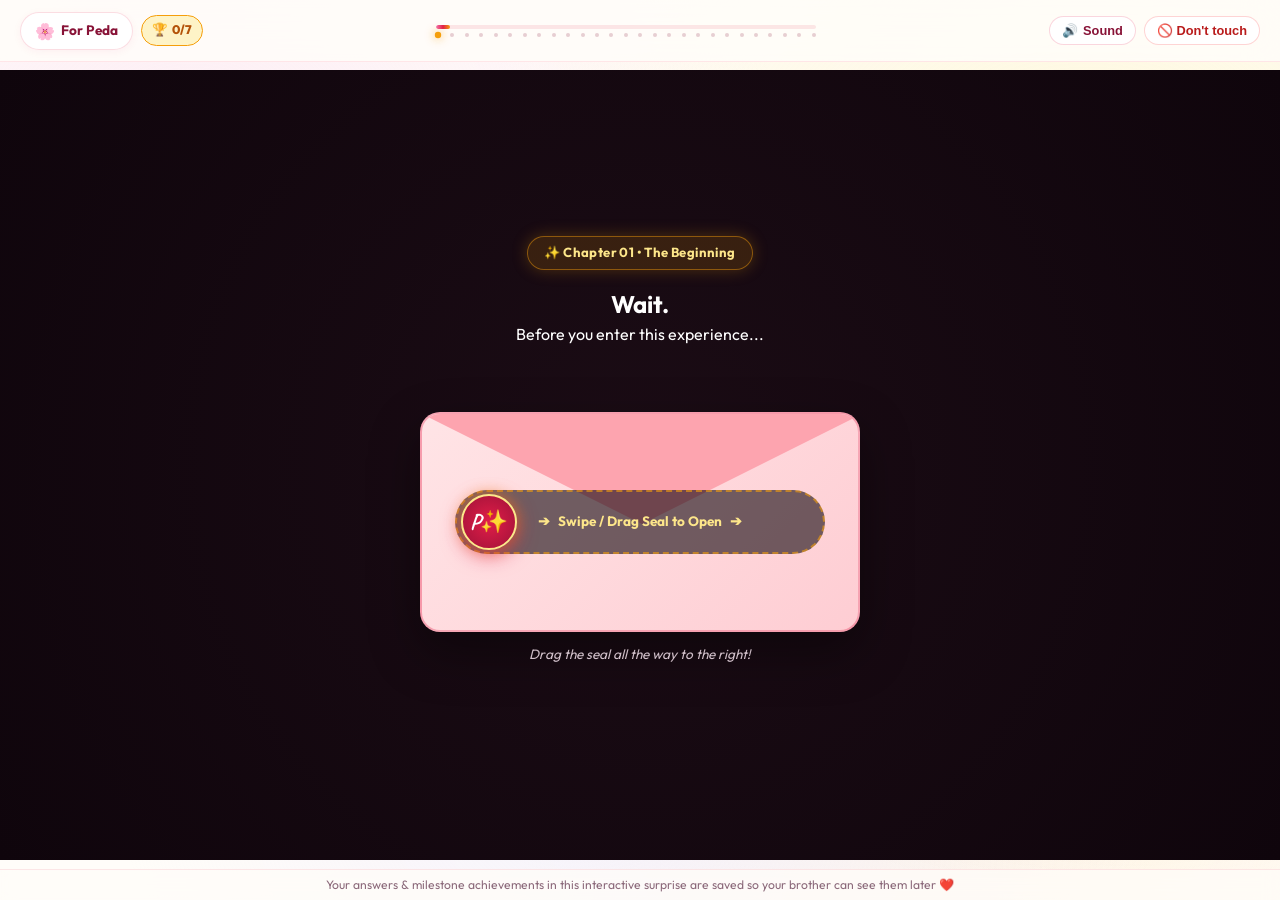
==== index.html @ 0b0c34d5 "Initial commit for Prerna Rakhi Surprise Website" ====
<!DOCTYPE html>
<html lang="en">
<head>
  <meta charset="UTF-8">
  <meta name="viewport" content="width=device-width, initial-scale=1.0, maximum-scale=5.0, user-scalable=yes">
  <meta name="theme-color" content="#1B0C15">
  <meta name="description" content="An interactive, cinematic Raksha Bandhan surprise mini-game experience crafted by Prakhar for his sister Prerna (Peda).">
  <title>For Peda • Interactive Rakhi Surprise ✨</title>

  <!-- Google Fonts Preconnect & Styles -->
  <link rel="preconnect" href="https://fonts.googleapis.com">
  <link rel="preconnect" href="https://fonts.gstatic.com" crossorigin>
  <link href="https://fonts.googleapis.com/css2?family=Caveat:wght@600;700&family=Marck+Script&family=Outfit:wght@400;500;600;700;800&family=Playfair+Display:ital,wght@0,600;0,700;1,400;1,600&family=Plus+Jakarta+Sans:wght@400;500;600;700;800&family=Rozha+One&family=Yatra+One&display=swap" rel="stylesheet">

  <!-- GSAP CDN for smooth animations -->
  <script src="https://cdnjs.cloudflare.com/ajax/libs/gsap/3.12.5/gsap.min.js"></script>

  <!-- Stylesheet -->
  <link rel="stylesheet" href="style.css">
</head>
<body class="theme-cinematic">

  <!-- Interactive Canvas Layers -->
  <canvas id="bg-canvas" aria-hidden="true"></canvas>
  <canvas id="fireworks-canvas" aria-hidden="true"></canvas>
  <canvas id="confetti-canvas" aria-hidden="true"></canvas>
  <canvas id="hearts-canvas" aria-hidden="true"></canvas>
  <canvas id="sparkle-cursor-canvas" aria-hidden="true"></canvas>

  <!-- Top Minimalist Interactive Story Bar -->
  <header class="top-story-bar" role="banner">
    <div class="top-bar-left">
      <div class="brand-chip" id="brand-badge">
        <span class="brand-icon">🌸</span>
        <span class="brand-text">For Peda</span>
      </div>
      <div class="achievement-pill" id="achievement-counter-badge" title="Trophies Unlocked">
        <span class="ach-trophy-icon">🏆</span>
        <span class="ach-count-text" id="ach-count-display">0/7</span>
      </div>
    </div>

    <!-- 27-Step Progress Indicator -->
    <div class="story-progress-indicator" aria-label="Surprise Story Progress">
      <div class="progress-track">
        <div class="progress-bar-fill" id="progress-bar-fill"></div>
      </div>
      <div class="progress-dots-row" id="progress-dots-row"></div>
    </div>

    <div class="top-controls">
      <button id="sound-toggle" class="control-pill-btn" aria-label="Toggle Sound Effects">
        <span class="sound-icon">🔊</span>
        <span class="sound-label">Sound</span>
      </button>
      <button id="easter-egg-1-btn" class="control-pill-btn warning-pill" title="Do Not Touch">
        <span>🚫 Don't touch</span>
      </button>
    </div>
  </header>

  <!-- Achievement Unlock Notification Container -->
  <div id="achievement-toast-container" class="achievement-toast-container" aria-live="polite"></div>

  <!-- Sibling Reaction Toast Notification Container -->
  <div id="reaction-toast-container" class="reaction-toast-container" aria-live="polite"></div>

  <!-- Audio Element for Finale Rakhi Song -->
  <audio id="rakhi-audio-element" preload="auto">
    <source src="assets/song.mp3" type="audio/mpeg">
  </audio>

  <!-- Main Viewport for Interactive Story Screens -->
  <main class="story-viewport" id="story-viewport">

    <!-- ====================================================================
         SCENE 01: INTERACTIVE WAX SEAL SWIPE & DRAG ENVELOPE
         ==================================================================== -->
    <section class="story-screen active dark-scene" id="scene-1" data-scene="1">
      <div class="screen-box opening-mystery-card">
        <div class="screen-badge glow-badge">
          <span>✨ Chapter 01 • The Beginning</span>
        </div>

        <div class="cinematic-text-stream">
          <h1 class="cinematic-line c-line-1" id="s1-line-1">Wait.</h1>
          <p class="cinematic-line c-line-2" id="s1-line-2">Before you enter this experience...</p>
          <h2 class="cinematic-line c-line-3" id="s1-line-3">You must physically break the wax seal.</h2>
        </div>

        <!-- Interactive Wax Seal Envelope Drag/Swipe Stage -->
        <div class="envelope-drag-stage" id="envelope-drag-stage">
          <div class="interactive-envelope-body" id="interactive-envelope-body">
            <div class="env-front-crease"></div>
            <div class="seal-track" id="seal-track">
              <div class="seal-drag-handle" id="seal-drag-handle" draggable="false">
                <span class="seal-letter">P</span>
                <span class="seal-sparkle">✨</span>
              </div>
              <div class="seal-track-hint">
                <span class="track-arrow">➔</span>
                <span class="track-text">Swipe / Drag Seal to Open</span>
                <span class="track-arrow">➔</span>
              </div>
            </div>
          </div>
          <p class="seal-feedback-hint" id="seal-feedback-hint">Drag the seal all the way to the right!</p>
        </div>

        <div class="s1-reveal-msg" id="s1-reveal-msg" style="display: none;">
          <p>💌 Seal broken! Unfolding your surprise...</p>
        </div>
      </div>
    </section>

    <!-- ====================================================================
         SCENE 02: SIBLING SECURITY SYSTEM SCANNER
         ==================================================================== -->
    <section class="story-screen dark-scene" id="scene-2" data-scene="2">
      <div class="screen-box futuristic-scanner-card">
        <div class="screen-badge tech-badge">
          <span>🛡️ SIBLING SECURITY CLEARANCE v2.4</span>
        </div>

        <h1 class="scene-title tech-title">Identity Verification</h1>
        <p class="scene-subtitle" style="color: #FCE7F3;">Only the official Gadhi is permitted past this point.</p>

        <form id="form-identity-check" class="auth-form-terminal" autocomplete="off">
          <div class="terminal-input-group">
            <label for="input-user-name" class="terminal-label">SCAN SUBJECT NAME:</label>
            <input type="text" id="input-user-name" class="terminal-input tech-input" placeholder="Type your name here..." required autofocus>
          </div>

          <div class="terminal-input-group" id="age-check-step" style="display: none;">
            <label for="input-user-age-sec" class="terminal-label">OFFICIAL SIBLING AGE:</label>
            <input type="number" id="input-user-age-sec" class="terminal-input tech-input" placeholder="Enter age..." min="1" max="100">
          </div>

          <p class="validation-feedback" id="identity-validation-msg" aria-live="polite"></p>

          <div class="screen-action-wrap" id="identity-btn-wrap">
            <button type="submit" id="btn-verify-identity" class="btn-primary-glow">
              <span class="btn-shine"></span>
              <span class="btn-content" id="btn-identity-label">Scan Biometrics</span>
            </button>
          </div>
        </form>

        <div class="scanning-terminal-box" id="scanning-terminal" style="display: none;">
          <div class="scan-laser-line"></div>
          <p class="scan-status-text">⚡ SCANNING DNA & DRAMA LEVELS...</p>
          <div class="scan-progress-bar">
            <div class="scan-bar-fill" id="scan-bar-fill"></div>
          </div>
        </div>

        <div class="identity-card-badge" id="identity-card-badge" style="display: none;">
          <div class="id-header">SIBLING ID VERIFIED ✅</div>
          <div class="id-row"><span>NAME:</span> <strong class="text-green">Prerna Gupta</strong></div>
          <div class="id-row"><span>OFFICIAL TITLE:</span> <strong>Maharani Peda Devi</strong></div>
          <div class="id-row"><span>STATUS:</span> <strong>Permanent Headache</strong></div>
          <div class="id-row"><span>CLEARANCE:</span> <strong class="text-green">AUTHORIZED</strong></div>
          <div class="id-footer">👑 Welcome, Peda.</div>
        </div>
      </div>
    </section>

    <!-- ====================================================================
         SCENE 03: LIGHT THE FESTIVE DIYAS (DARK ROOM INTERACTION)
         ==================================================================== -->
    <section class="story-screen dark-scene festive-dark-room" id="scene-3" data-scene="3">
      <div class="screen-box festive-room-box">
        <div class="screen-badge glow-badge">
          <span>🪔 Chapter 03 • Festive Illumination</span>
        </div>

        <h1 class="festive-room-title">Bhena, pehle thoda roshni kar!</h1>
        <p class="festive-room-subtitle" id="diya-instruction-text">Tap on all 5 unlit diyas scattered in the room to illuminate the surprise.</p>

        <div class="diya-counter-badge" id="diya-counter-badge">
          <span>DIYAS LIT: </span><strong id="diyas-lit-count">0</strong> / 5
        </div>

        <!-- Interactive Dark Festive Scene with 5 Tapable Diyas -->
        <div class="festive-interactive-stage" id="festive-diyas-stage">
          <div class="room-ambient-overlay" id="room-ambient-overlay"></div>
          <div class="room-decorations-layer" id="room-decorations-layer">
            <span class="garland-decor g-1">🌸 🌼 🌸 🌼 🌸</span>
            <span class="garland-decor g-2">🌼 🌸 🌼 🌸 🌼</span>
          </div>

          <!-- 5 Tapable Diyas scattered in room -->
          <button class="interactive-diya-btn" id="diya-1" data-diya="1" style="top: 25%; left: 18%;">
            <span class="diya-flame" id="flame-1">🔥</span>
            <span class="diya-base">🪔</span>
          </button>

          <button class="interactive-diya-btn" id="diya-2" data-diya="2" style="top: 20%; right: 20%;">
            <span class="diya-flame" id="flame-2">🔥</span>
            <span class="diya-base">🪔</span>
          </button>

          <button class="interactive-diya-btn" id="diya-3" data-diya="3" style="top: 60%; left: 12%;">
            <span class="diya-flame" id="flame-3">🔥</span>
            <span class="diya-base">🪔</span>
          </button>

          <button class="interactive-diya-btn" id="diya-4" data-diya="4" style="top: 65%; right: 15%;">
            <span class="diya-flame" id="flame-4">🔥</span>
            <span class="diya-base">🪔</span>
          </button>

          <button class="interactive-diya-btn center-diya" id="diya-5" data-diya="5" style="top: 48%; left: 47%;">
            <span class="diya-flame" id="flame-5">🔥</span>
            <span class="diya-base">🪔</span>
          </button>
        </div>

        <div class="diya-completion-card" id="diya-completion-card" style="display: none;">
          <p class="diya-success-msg">✨ Good job, Gadhi! The festival has officially begun.</p>
          <div class="screen-action-wrap">
            <button id="btn-diya-next" class="btn-primary-glow">
              <span class="btn-shine"></span>
              <span class="btn-content">Continue to Mystery ➔</span>
            </button>
          </div>
        </div>
      </div>
    </section>

    <!-- ====================================================================
         SCENE 04: FIND THE HIDDEN RAKHI (EXPLORATION GAME)
         ==================================================================== -->
    <section class="story-screen" id="scene-4" data-scene="4">
      <div class="screen-box glass-card">
        <div class="screen-badge">
          <span>🔍 Chapter 04 • Secret Detective</span>
        </div>

        <h1 class="scene-title">Find The Hidden Rakhi!</h1>
        <p class="scene-subtitle">A special golden Rakhi is hidden somewhere in this festive scene. Tap around to find it!</p>

        <!-- Decorative Interactive Search Area -->
        <div class="hidden-search-stage" id="hidden-rakhi-search-stage">
          <div class="search-item-dec" id="search-gift-1" style="top: 20%; left: 15%;" title="Festive Gift Box">🎁</div>
          <div class="search-item-dec" id="search-flower-1" style="top: 15%; right: 25%;" title="Marigold Garland">🌼</div>
          <div class="search-item-dec" id="search-sweet-1" style="top: 68%; left: 22%;" title="Sweet Box">🍬</div>
          <div class="search-item-dec" id="search-photo-1" style="top: 30%; right: 12%;" title="Photo Frame">🖼️</div>
          <div class="search-item-dec" id="search-candle-1" style="top: 72%; right: 30%;" title="Candle">🕯️</div>
          <div class="search-item-dec" id="search-diya-decor" style="top: 45%; left: 8%;" title="Diya">🪔</div>

          <!-- The Hidden Clickable Rakhi (Hidden behind flower) -->
          <div class="hidden-target-rakhi" id="hidden-target-rakhi" title="Secret Rakhi">
            <span class="secret-rakhi-sparkle">✨</span>
            <span class="secret-rakhi-icon">🏵️</span>
          </div>
        </div>

        <div class="rakhi-found-banner" id="rakhi-found-banner" style="display: none;">
          <h2 class="rakhi-found-title">🎉 RAKHI FOUND!</h2>
          <p class="rakhi-found-sub">+100 Bhena Points awarded to Detective Peda!</p>
          <div class="screen-action-wrap">
            <button id="btn-found-rakhi-next" class="btn-primary-glow">
              <span class="btn-shine"></span>
              <span class="btn-content">Solve Photo Jigsaw ➔</span>
            </button>
          </div>
        </div>
      </div>
    </section>

    <!-- ====================================================================
         SCENE 05: 9-PIECE PHOTO JIGSAW PUZZLE (REAL PHOTO)
         ==================================================================== -->
    <section class="story-screen" id="scene-5" data-scene="5">
      <div class="screen-box glass-card">
        <div class="screen-badge">
          <span>🧩 Chapter 05 • Memory Jigsaw</span>
        </div>

        <h1 class="scene-title">Assemble The Memory</h1>
        <p class="scene-subtitle">Tap two tiles to swap their positions and rebuild this classic photo!</p>

        <!-- 3x3 Puzzle Board -->
        <div class="puzzle-board-container">
          <div class="puzzle-grid-9" id="puzzle-grid-9" aria-label="Photo Jigsaw Puzzle">
            <!-- 9 Puzzle Tiles dynamically generated with assets/prerna-1.jpg -->
          </div>
        </div>

        <div class="puzzle-controls-row">
          <button id="btn-puzzle-hint" class="btn-secondary-pill">💡 Hint / Auto-Solve</button>
          <span class="puzzle-moves-counter" id="puzzle-moves-counter">Moves: 0</span>
        </div>

        <div class="puzzle-solved-card" id="puzzle-solved-card" style="display: none;">
          <div class="solved-camera-flash">📸</div>
          <h2 class="solved-caption-title">Memory Unlocked! ✨</h2>
          <p class="solved-caption-text">"Look at that smile. Even after all the fighting, some moments are pure gold."</p>
          <div class="screen-action-wrap">
            <button id="btn-puzzle-next" class="btn-primary-glow">
              <span class="btn-shine"></span>
              <span class="btn-content">Scratch Golden Secret ➔</span>
            </button>
          </div>
        </div>
      </div>
    </section>

    <!-- ====================================================================
         SCENE 06: DIGITAL SCRATCH CARD INTERACTION
         ==================================================================== -->
    <section class="story-screen" id="scene-6" data-scene="6">
      <div class="screen-box glass-card">
        <div class="screen-badge">
          <span>✨ Chapter 06 • Golden Scratch Secret</span>
        </div>

        <h1 class="scene-title">Scratch This, Nautanki!</h1>
        <p class="scene-subtitle">Use your finger or mouse to rub and scratch away the gold foil layer.</p>

        <div class="scratch-card-wrapper" id="scratch-card-wrapper">
          <!-- Hidden Message Underneath -->
          <div class="scratch-hidden-content" id="scratch-hidden-content">
            <div class="scratch-gold-icon">👑</div>
            <h2 class="scratch-revealed-text">"You're one of my favorite people."</h2>
            <p class="scratch-revealed-sub">— Even when you're stealing 80% of the snacks.</p>
          </div>

          <!-- Canvas Scratch Layer -->
          <canvas id="scratch-canvas" class="scratch-canvas" width="400" height="240"></canvas>
        </div>

        <div class="scratch-progress-indicator">
          <span>Foil Cleared: </span><strong id="scratch-percent-display">0%</strong>
        </div>

        <div class="scratch-completed-wrap" id="scratch-completed-wrap" style="display: none;">
          <p class="scratch-success-text">SECRET UNLOCKED ❤️</p>
          <div class="screen-action-wrap">
            <button id="btn-scratch-next" class="btn-primary-glow">
              <span class="btn-shine"></span>
              <span class="btn-content">Open Memory Cards ➔</span>
            </button>
          </div>
        </div>
      </div>
    </section>

    <!-- ====================================================================
         SCENE 07: 6 MYSTERY 3D MEMORY FLIP CARDS
         ==================================================================== -->
    <section class="story-screen" id="scene-7" data-scene="7">
      <div class="screen-box glass-card">
        <div class="screen-badge">
          <span>🃏 Chapter 07 • Sibling Memory Vault</span>
        </div>

        <h1 class="scene-title">Flip The Mystery Cards</h1>
        <p class="scene-subtitle">Tap each card to reveal what's hidden beneath. Discover all 6 to continue!</p>

        <div class="flip-cards-tracker">
          <span>MEMORIES FOUND: </span><strong id="flip-cards-found-count">0</strong> / 6
        </div>

        <!-- 6 Flip Cards Grid -->
        <div class="flip-cards-grid-6" id="flip-cards-grid-6">
          <div class="flip-card-item" data-card="1">
            <div class="flip-card-inner">
              <div class="flip-card-front"><span>?</span></div>
              <div class="flip-card-back">
                <div class="card-icon">🍟</div>
                <div class="card-text">Food Chor detected in 4K!</div>
              </div>
            </div>
          </div>

          <div class="flip-card-item" data-card="2">
            <div class="flip-card-inner">
              <div class="flip-card-front"><span>?</span></div>
              <div class="flip-card-back">
                <div class="card-icon">🎭</div>
                <div class="card-text">Professional Nautanki Specialist.</div>
              </div>
            </div>
          </div>

          <div class="flip-card-item" data-card="3">
            <div class="flip-card-inner">
              <div class="flip-card-front"><span>?</span></div>
              <div class="flip-card-back">
                <div class="card-icon">📸</div>
                <div class="card-text">One of my favorite childhood memories.</div>
              </div>
            </div>
          </div>

          <div class="flip-card-item" data-card="4">
            <div class="flip-card-inner">
              <div class="flip-card-front"><span>?</span></div>
              <div class="flip-card-back">
                <div class="card-icon">💆‍♂️</div>
                <div class="card-text">Permanent Headache, but mine.</div>
              </div>
            </div>
          </div>

          <div class="flip-card-item" data-card="5">
            <div class="flip-card-inner">
              <div class="flip-card-front"><span>?</span></div>
              <div class="flip-card-back">
                <div class="card-icon">😂</div>
                <div class="card-text">Still can't believe you're my sister.</div>
              </div>
            </div>
          </div>

          <div class="flip-card-item" data-card="6">
            <div class="flip-card-inner">
              <div class="flip-card-front"><span>?</span></div>
              <div class="flip-card-back">
                <div class="card-icon">❤️</div>
                <div class="card-text">Heart of gold behind all the daily drama.</div>
              </div>
            </div>
          </div>
        </div>

        <div class="screen-action-wrap" id="flip-cards-next-wrap" style="display: none;">
          <button id="btn-flip-cards-next" class="btn-primary-glow">
            <span class="btn-shine"></span>
            <span class="btn-content">Play Matching Game ➔</span>
          </button>
        </div>
      </div>
    </section>

    <!-- ====================================================================
         SCENE 08: SIBLING MATCHING GAME (PAIRS)
         ==================================================================== -->
    <section class="story-screen" id="scene-8" data-scene="8">
      <div class="screen-box glass-card">
        <div class="screen-badge">
          <span>🎮 Chapter 08 • Sibling Match-Up</span>
        </div>

        <h1 class="scene-title">Match The Sibling Pairs</h1>
        <p class="scene-subtitle">Find the 4 matching sibling word pairs by flipping two cards at a time.</p>

        <div class="match-score-bar">
          <span>PAIRS MATCHED: </span><strong id="match-pairs-count">0</strong> / 4
        </div>

        <!-- 8 Cards Matching Grid -->
        <div class="matching-grid-8" id="matching-grid-8">
          <!-- Dynamically populated and shuffled in script.js -->
        </div>

        <div class="matching-complete-banner" id="matching-complete-banner" style="display: none;">
          <p class="match-success-title">🏆 SIBLING COMPATIBILITY: QUESTIONABLY HIGH</p>
          <div class="screen-action-wrap">
            <button id="btn-matching-next" class="btn-primary-glow">
              <span class="btn-shine"></span>
              <span class="btn-content">Choose Your Path ➔</span>
            </button>
          </div>
        </div>
      </div>
    </section>

    <!-- ====================================================================
         SCENE 09: CHOOSE YOUR BRANCHING PATH
         ==================================================================== -->
    <section class="story-screen" id="scene-9" data-scene="9">
      <div class="screen-box glass-card">
        <div class="screen-badge">
          <span>🧭 Chapter 09 • The Sibling Dilemma</span>
        </div>

        <h1 class="scene-title">Your Bhai Has ₹500.</h1>
        <p class="scene-subtitle">What is the most scientifically accurate brother move?</p>

        <!-- 4 Branching Interactive Choice Cards -->
        <div class="branching-choices-grid" id="branching-choices-grid">
          <button class="branch-choice-card" data-choice="a">
            <span class="branch-icon">💸</span>
            <strong class="branch-label">A: Give it all to Bhena (Peda)</strong>
            <span class="branch-desc">The fairytale sister wish</span>
          </button>

          <button class="branch-choice-card" data-choice="b">
            <span class="branch-icon">🍕</span>
            <strong class="branch-label">B: Buy secret food for himself</strong>
            <span class="branch-desc">Survival instincts activated</span>
          </button>

          <button class="branch-choice-card" data-choice="c">
            <span class="branch-icon">🤫</span>
            <strong class="branch-label">C: Pretend he forgot his wallet</strong>
            <span class="branch-desc">100% effective defense strategy</span>
          </button>

          <button class="branch-choice-card" data-choice="d">
            <span class="branch-icon">🏃‍♂️</span>
            <strong class="branch-label">D: Run away immediately</strong>
            <span class="branch-desc">Cardio + peace of mind</span>
          </button>
        </div>

        <div class="branch-reaction-box" id="branch-reaction-box" style="display: none;">
          <p class="branch-reaction-text" id="branch-reaction-text"></p>
          <div class="screen-action-wrap">
            <button id="btn-branch-next" class="btn-primary-glow">
              <span class="btn-shine"></span>
              <span class="btn-content">Continue Decision Quiz ➔</span>
            </button>
          </div>
        </div>
      </div>
    </section>

    <!-- ====================================================================
         SCENE 10: SIBLING DECISION DRAG QUIZ
         ==================================================================== -->
    <section class="story-screen" id="scene-10" data-scene="10">
      <div class="screen-box glass-card">
        <div class="screen-badge">
          <span>🎯 Chapter 10 • Drag The Choice</span>
        </div>

        <h1 class="scene-title">What Would Bhai Order?</h1>
        <p class="scene-subtitle">You just said "I'm not hungry." Drag Bhai's true order onto the plate below!</p>

        <!-- Draggable Objects -->
        <div class="food-drag-sources-row" id="food-drag-sources-row">
          <div class="draggable-food-item" id="drag-pizza" data-food="Pizza" draggable="true">
            <span class="food-emoji">🍕</span>
            <span class="food-name">Extra Large Pizza</span>
          </div>
          <div class="draggable-food-item" id="drag-choc" data-food="Chocolate" draggable="true">
            <span class="food-emoji">🍫</span>
            <span class="food-name">Secret Chocolate</span>
          </div>
          <div class="draggable-food-item" id="drag-burger" data-food="Burger" draggable="true">
            <span class="food-emoji">🍔</span>
            <span class="food-name">Extra Fries & Burger</span>
          </div>
        </div>

        <!-- Decision Dropzone Plate -->
        <div class="decision-dropzone-plate" id="decision-dropzone-plate">
          <div class="plate-inner-ring">
            <span class="plate-placeholder-text">🎯 Drag Your Choice Onto The Plate</span>
          </div>
        </div>

        <div class="decision-reaction-card" id="decision-reaction-card" style="display: none;">
          <h2 class="decision-title" id="decision-title">Correct!</h2>
          <p class="decision-sub" id="decision-sub">"Because 5 minutes later, you will eat half of it anyway."</p>
          <div class="screen-action-wrap">
            <button id="btn-decision-next" class="btn-primary-glow">
              <span class="btn-shine"></span>
              <span class="btn-content">Build Custom Rakhi ➔</span>
            </button>
          </div>
        </div>
      </div>
    </section>

    <!-- ====================================================================
         SCENE 11: BUILD YOUR OWN RAKHI (CUSTOMIZER)
         ==================================================================== -->
    <section class="story-screen" id="scene-11" data-scene="11">
      <div class="screen-box glass-card">
        <div class="screen-badge">
          <span>🎨 Chapter 11 • Rakhi Workshop</span>
        </div>

        <h1 class="scene-title">Build Your Custom Rakhi</h1>
        <p class="scene-subtitle">Design your official Rakhi thread and centerpiece!</p>

        <!-- Live Rakhi Custom Preview -->
        <div class="rakhi-custom-preview-stage" id="rakhi-custom-preview-stage">
          <div class="custom-thread-line" id="preview-thread"></div>
          <div class="custom-center-element" id="preview-center">🏵️</div>
          <div class="custom-jewel-element" id="preview-jewel">✨</div>
        </div>

        <!-- Customization Options -->
        <div class="rakhi-options-container">
          <!-- Thread Color -->
          <div class="custom-option-group">
            <label class="custom-opt-label">1. Thread Color:</label>
            <div class="color-swatches-row">
              <button class="color-swatch-btn active" data-thread="#E11D48" style="background: #E11D48;" title="Scarlet Red"></button>
              <button class="color-swatch-btn" data-thread="#EC4899" style="background: #EC4899;" title="Rose Pink"></button>
              <button class="color-swatch-btn" data-thread="#F59E0B" style="background: #F59E0B;" title="Royal Gold"></button>
              <button class="color-swatch-btn" data-thread="#8B5CF6" style="background: #8B5CF6;" title="Silk Purple"></button>
            </div>
          </div>

          <!-- Center Motif -->
          <div class="custom-option-group">
            <label class="custom-opt-label">2. Center Motif:</label>
            <div class="motif-buttons-row">
              <button class="motif-btn active" data-motif="🏵️">Traditional</button>
              <button class="motif-btn" data-motif="💖">Heart</button>
              <button class="motif-btn" data-motif="⭐">Star</button>
              <button class="motif-btn" data-motif="🌸">Lotus</button>
            </div>
          </div>

          <!-- Decoration -->
          <div class="custom-option-group">
            <label class="custom-opt-label">3. Accent Charm:</label>
            <div class="motif-buttons-row">
              <button class="charm-btn active" data-charm="✨">Glitter</button>
              <button class="charm-btn" data-charm="💎">Diamond</button>
              <button class="charm-btn" data-charm="🪞">Mirror</button>
              <button class="charm-btn" data-charm="👑">Crown</button>
            </div>
          </div>
        </div>

        <div class="screen-action-wrap">
          <button id="btn-assemble-rakhi" class="btn-grand-gold">
            <span class="btn-shine"></span>
            <span class="btn-content">✨ Assemble My Rakhi ✨</span>
          </button>
          <button id="btn-assembled-next" class="btn-primary-glow" style="display: none;">
            <span class="btn-shine"></span>
            <span class="btn-content">Draw for Bhai ➔</span>
          </button>
        </div>
      </div>
    </section>

    <!-- ====================================================================
         SCENE 12: DIGITAL DRAWING CANVAS FOR BHAI
         ==================================================================== -->
    <section class="story-screen" id="scene-12" data-scene="12">
      <div class="screen-box glass-card">
        <div class="screen-badge">
          <span>🖌️ Chapter 12 • Digital Canvas</span>
        </div>

        <h1 class="scene-title">Draw Something For Bhai</h1>
        <p class="scene-subtitle">Doodle a drawing, write a funny message, or sign your sister autograph!</p>

        <!-- Canvas Drawing Box -->
        <div class="drawing-canvas-wrapper">
          <canvas id="doodle-canvas" class="doodle-canvas" width="480" height="260"></canvas>
        </div>

        <div class="drawing-toolbar">
          <div class="color-palette-mini">
            <button class="brush-color-btn active" data-color="#E11D48" style="background: #E11D48;"></button>
            <button class="brush-color-btn" data-color="#F59E0B" style="background: #F59E0B;"></button>
            <button class="brush-color-btn" data-color="#8B5CF6" style="background: #8B5CF6;"></button>
            <button class="brush-color-btn" data-color="#1B0C15" style="background: #1B0C15;"></button>
          </div>
          <button id="btn-canvas-undo" class="btn-secondary-pill">Undo</button>
          <button id="btn-canvas-clear" class="btn-secondary-pill">Clear</button>
          <button id="btn-canvas-done" class="btn-primary-glow" style="padding: 8px 22px; font-size: 0.9rem;">Done 🎨</button>
        </div>

        <div class="drawing-saved-banner" id="drawing-saved-banner" style="display: none;">
          <p class="drawing-success-text">🎉 Masterpiece detected! Archived in the brother vault.</p>
          <div class="screen-action-wrap">
            <button id="btn-drawing-next" class="btn-primary-glow">
              <span class="btn-shine"></span>
              <span class="btn-content">Test Heart Tolerance ➔</span>
            </button>
          </div>
        </div>
      </div>
    </section>

    <!-- ====================================================================
         SCENE 13: HEART TOLERANCE METER (RAPID TAP/HOLD)
         ==================================================================== -->
    <section class="story-screen" id="scene-13" data-scene="13">
      <div class="screen-box glass-card">
        <div class="screen-badge">
          <span>💓 Chapter 13 • Sibling Tolerance Meter</span>
        </div>

        <h1 class="scene-title">Brother Tolerance Gauge</h1>
        <p class="scene-subtitle">Repeatedly tap or hold the heart to measure how much you tolerate your Bhai!</p>

        <div class="heart-gauge-container">
          <div class="giant-beating-heart" id="giant-beating-heart">
            <span class="heart-icon-center">❤️</span>
            <div class="heart-pulse-waves"></div>
          </div>

          <div class="heart-meter-track">
            <div class="heart-meter-fill" id="heart-meter-fill"></div>
          </div>
          <div class="heart-percentage-text" id="heart-percentage-text">Tolerance: 0%</div>
        </div>

        <div class="screen-action-wrap">
          <button id="btn-pump-heart" class="btn-grand-gold">
            <span class="btn-shine"></span>
            <span class="btn-content">💓 TAP / PUMP HEART 💓</span>
          </button>
        </div>

        <div class="heart-maxed-card" id="heart-maxed-card" style="display: none;">
          <h2 class="heart-maxed-title">Tolerance Level: Suspiciously High! 📈</h2>
          <p class="heart-maxed-sub">"Okay, I know you love your brother."</p>
          <div class="screen-action-wrap">
            <button id="btn-heart-next" class="btn-primary-glow">
              <span class="btn-shine"></span>
              <span class="btn-content">Hold To Reveal ➔</span>
            </button>
          </div>
        </div>
      </div>
    </section>

    <!-- ====================================================================
         SCENE 14: HOLD-TO-REVEAL 3S MYSTERY
         ==================================================================== -->
    <section class="story-screen dark-scene" id="scene-14" data-scene="14">
      <div class="screen-box glass-card">
        <div class="screen-badge glow-badge">
          <span>⏳ Chapter 14 • Unfiltered Truth</span>
        </div>

        <h1 class="scene-title" style="color: #FDE68A;">What Bhai Really Thinks</h1>
        <p class="scene-subtitle" style="color: #FCE7F3;">Press and hold the button for 3 seconds without letting go.</p>

        <!-- 3-Second Hold Button with SVG Progress Ring -->
        <div class="hold-button-stage" id="hold-button-stage">
          <div class="hold-svg-ring-wrap">
            <svg class="hold-svg-ring" viewBox="0 0 120 120">
              <circle class="ring-bg" cx="60" cy="60" r="54"></circle>
              <circle class="ring-fill" id="hold-ring-fill" cx="60" cy="60" r="54"></circle>
            </svg>
            <button class="hold-action-btn" id="btn-hold-action">
              <span>HOLD</span>
            </button>
          </div>
          <p class="hold-status-hint" id="hold-status-hint">Press and hold...</p>
        </div>

        <div class="hold-revealed-card" id="hold-revealed-card" style="display: none;">
          <p class="hold-revealed-p1">"You're annoying..."</p>
          <p class="hold-revealed-p2">"But you're my favorite annoying person in the world."</p>
          <div class="screen-action-wrap">
            <button id="btn-hold-next" class="btn-primary-glow">
              <span class="btn-shine"></span>
              <span class="btn-content">Trigger Chaos ➔</span>
            </button>
          </div>
        </div>
      </div>
    </section>

    <!-- ====================================================================
         SCENE 15: SCREEN SHAKE / RAPID TAP CHAOS
         ==================================================================== -->
    <section class="story-screen" id="scene-15" data-scene="15">
      <div class="screen-box glass-card" id="shake-card-box">
        <div class="screen-badge warning-badge">
          <span>🌪️ Chapter 15 • Sibling Turbulence</span>
        </div>

        <h1 class="scene-title">Shake Things Up!</h1>
        <p class="scene-subtitle">Tap rapidly 8 times to shake the screen and clear the sibling energy!</p>

        <div class="shake-interactive-stage">
          <div class="shake-vortex-icon" id="shake-vortex-icon">💥</div>
          <div class="shake-tap-counter">Taps: <strong id="shake-taps-display">0</strong> / 8</div>
        </div>

        <div class="screen-action-wrap">
          <button id="btn-shake-tap" class="btn-grand-gold">
            <span class="btn-shine"></span>
            <span class="btn-content">⚡ TAP RAPIDLY TO SHAKE ⚡</span>
          </button>
        </div>

        <div class="shake-resolved-card" id="shake-resolved-card" style="display: none;">
          <h2 class="shake-resolved-title">Okay okay, Peda! Enough violence. 😂</h2>
          <p class="shake-resolved-sub">Sibling equilibrium successfully restored.</p>
          <div class="screen-action-wrap">
            <button id="btn-shake-next" class="btn-primary-glow">
              <span class="btn-shine"></span>
              <span class="btn-content">Search Hidden Objects ➔</span>
            </button>
          </div>
        </div>
      </div>
    </section>

    <!-- ====================================================================
         SCENE 16: FESTIVE HIDDEN OBJECT HUNT (5 ITEMS)
         ==================================================================== -->
    <section class="story-screen" id="scene-16" data-scene="16">
      <div class="screen-box glass-card">
        <div class="screen-badge">
          <span>🕵️‍♀️ Chapter 16 • Festive Hunt</span>
        </div>

        <h1 class="scene-title">Find 5 Festive Treasures</h1>
        <p class="scene-subtitle">Find: 🪔 Diya, 🌸 Flower, 🎁 Gift, 🍬 Peda Sweet, 💖 Love Note.</p>

        <div class="hunt-tracker-bar">
          <span>OBJECTS FOUND: </span><strong id="hunt-found-count">0</strong> / 5
        </div>

        <!-- Interactive 5-Item Hunt Stage -->
        <div class="festive-hunt-board" id="festive-hunt-board">
          <button class="hunt-obj-item" data-hunt="1" style="top: 15%; left: 12%;" title="Diya">🪔</button>
          <button class="hunt-obj-item" data-hunt="2" style="top: 25%; right: 18%;" title="Marigold">🌸</button>
          <button class="hunt-obj-item" data-hunt="3" style="top: 70%; left: 18%;" title="Gift Box">🎁</button>
          <button class="hunt-obj-item" data-hunt="4" style="top: 65%; right: 22%;" title="Peda Sweet">🍬</button>
          <button class="hunt-obj-item" data-hunt="5" style="top: 42%; left: 46%;" title="Love Note">💖</button>
        </div>

        <div class="hunt-completed-card" id="hunt-completed-card" style="display: none;">
          <h2 class="hunt-success-title">🎉 Detective Peda has completed the mission!</h2>
          <div class="screen-action-wrap">
            <button id="btn-hunt-next" class="btn-primary-glow">
              <span class="btn-shine"></span>
              <span class="btn-content">Pick Your Sweet ➔</span>
            </button>
          </div>
        </div>
      </div>
    </section>

    <!-- ====================================================================
         SCENE 17: OFFICIAL BHENA SWEET PICKER
         ==================================================================== -->
    <section class="story-screen" id="scene-17" data-scene="17">
      <div class="screen-box glass-card">
        <div class="screen-badge">
          <span>🍬 Chapter 17 • The Sweet Truth</span>
        </div>

        <h1 class="scene-title">Choose Your Official Sweet</h1>
        <p class="scene-subtitle">Select your favorite Indian sweet from the royal platter:</p>

        <div class="sweets-platter-grid" id="sweets-platter-grid">
          <button class="sweet-card-btn" data-sweet="Peda">
            <span class="sweet-emoji">🟤</span>
            <strong class="sweet-name">Peda</strong>
          </button>
          <button class="sweet-card-btn" data-sweet="Gulab Jamun">
            <span class="sweet-emoji">🌰</span>
            <strong class="sweet-name">Gulab Jamun</strong>
          </button>
          <button class="sweet-card-btn" data-sweet="Rasgulla">
            <span class="sweet-emoji">⚪</span>
            <strong class="sweet-name">Rasgulla</strong>
          </button>
          <button class="sweet-card-btn" data-sweet="Jalebi">
            <span class="sweet-emoji">🥨</span>
            <strong class="sweet-name">Jalebi</strong>
          </button>
          <button class="sweet-card-btn" data-sweet="Kaju Katli">
            <span class="sweet-emoji">🔷</span>
            <strong class="sweet-name">Kaju Katli</strong>
          </button>
        </div>

        <div class="sweet-verdict-box" id="sweet-verdict-box" style="display: none;">
          <p class="sweet-verdict-p1" id="sweet-verdict-p1"></p>
          <p class="sweet-verdict-p2" id="sweet-verdict-p2">"Incorrect. You're still Peda. 👑"</p>
          <div class="screen-action-wrap">
            <button id="btn-sweet-next" class="btn-primary-glow">
              <span class="btn-shine"></span>
              <span class="btn-content">Pop The Balloons ➔</span>
            </button>
          </div>
        </div>
      </div>
    </section>

    <!-- ====================================================================
         SCENE 18: POP THE FLOATING BALLOONS (5 BALLOONS)
         ==================================================================== -->
    <section class="story-screen" id="scene-18" data-scene="18">
      <div class="screen-box glass-card">
        <div class="screen-badge">
          <span>🎈 Chapter 18 • Balloon Revelations</span>
        </div>

        <h1 class="scene-title">Pop The Floating Balloons</h1>
        <p class="scene-subtitle">Tap each floating balloon to pop it and reveal a brotherly truth!</p>

        <div class="balloons-popped-tracker">
          <span>BALLOONS POPPED: </span><strong id="balloons-popped-count">0</strong> / 5
        </div>

        <!-- 5 Floating Interactive Balloons -->
        <div class="balloons-floating-arena" id="balloons-floating-arena">
          <div class="floating-balloon-item b-1" data-b="1">
            <span class="balloon-icon">🎈</span>
            <span class="balloon-tag">Truth #1</span>
          </div>
          <div class="floating-balloon-item b-2" data-b="2">
            <span class="balloon-icon">🎈</span>
            <span class="balloon-tag">Truth #2</span>
          </div>
          <div class="floating-balloon-item b-3" data-b="3">
            <span class="balloon-icon">🎈</span>
            <span class="balloon-tag">Truth #3</span>
          </div>
          <div class="floating-balloon-item b-4" data-b="4">
            <span class="balloon-icon">🎈</span>
            <span class="balloon-tag">Truth #4</span>
          </div>
          <div class="floating-balloon-item b-5" data-b="5">
            <span class="balloon-icon">🎈</span>
            <span class="balloon-tag">Truth #5</span>
          </div>
        </div>

        <!-- Live Message Log from Popped Balloons -->
        <div class="balloon-popped-messages-log" id="balloon-popped-messages-log"></div>

        <div class="screen-action-wrap" id="balloons-next-wrap" style="display: none;">
          <button id="btn-balloons-next" class="btn-primary-glow">
            <span class="btn-shine"></span>
            <span class="btn-content">Open Photo Album ➔</span>
          </button>
        </div>
      </div>
    </section>

    <!-- ====================================================================
         SCENE 19: DIGITAL INTERACTIVE PHOTO ALBUM (PAGE-TURN & ZOOM)
         ==================================================================== -->
    <section class="story-screen" id="scene-19" data-scene="19">
      <div class="screen-box glass-card full-photo-album-box">
        <div class="screen-badge">
          <span>📖 Chapter 19 • The Official Photo Album</span>
        </div>

        <h1 class="album-cover-title">"THE CHAOTIC LIFE OF A CERTIFIED PEDA"</h1>
        <p class="scene-subtitle">Turn the pages to relive the memories. Double-tap to zoom or use the magnifying glass!</p>

        <!-- Flip Book Container -->
        <div class="photo-album-book" id="photo-album-book">
          <!-- Page 1 -->
          <div class="album-page active" data-page="1">
            <div class="photo-contain-wrapper">
              <div class="photo-ambient-blur" style="background-image: url('assets/prerna-1.jpg');"></div>
              <div class="photo-frame-pure">
                <img src="assets/prerna-1.jpg" alt="Prerna Memory 1" class="personal-photo" loading="lazy">
              </div>
            </div>
            <div class="album-caption-block">
              <h2 class="album-caption-title handwriting">Chapter 1: Partners in Crime</h2>
              <p class="album-caption-sub">"From childhood mischief to lifelong team."</p>
            </div>
          </div>

          <!-- Page 2 -->
          <div class="album-page" data-page="2" style="display: none;">
            <div class="photo-contain-wrapper">
              <div class="photo-ambient-blur" style="background-image: url('assets/prerna-2.jpg');"></div>
              <div class="photo-frame-pure">
                <img src="assets/prerna-2.jpg" alt="Prerna Memory 2" class="personal-photo" loading="lazy">
              </div>
            </div>
            <div class="album-caption-block">
              <h2 class="album-caption-title handwriting">Chapter 2: Professional Argument Specialist</h2>
              <p class="album-caption-sub">"Can argue about anything, anytime, and win."</p>
            </div>
          </div>

          <!-- Page 3 -->
          <div class="album-page" data-page="3" style="display: none;">
            <div class="photo-contain-wrapper">
              <div class="photo-ambient-blur" style="background-image: url('assets/prerna-3.jpg');"></div>
              <div class="photo-frame-pure">
                <img src="assets/prerna-3.jpg" alt="Prerna Memory 3" class="personal-photo" loading="lazy">
              </div>
            </div>
            <div class="album-caption-block">
              <h2 class="album-caption-title handwriting">Chapter 3: Certified Nautanki</h2>
              <p class="album-caption-sub">"Bollywood needs to take lessons from this drama queen."</p>
            </div>
          </div>

          <!-- Page 4 -->
          <div class="album-page" data-page="4" style="display: none;">
            <div class="photo-contain-wrapper">
              <div class="photo-ambient-blur" style="background-image: url('assets/prerna-4.jpg');"></div>
              <div class="photo-frame-pure">
                <img src="assets/prerna-4.jpg" alt="Prerna Memory 4" class="personal-photo" loading="lazy">
              </div>
            </div>
            <div class="album-caption-block">
              <h2 class="album-caption-title handwriting">Chapter 4: Candid Smiles</h2>
              <p class="album-caption-sub">"The sweetest smile in the family."</p>
            </div>
          </div>

          <!-- Page 5 -->
          <div class="album-page" data-page="5" style="display: none;">
            <div class="photo-contain-wrapper">
              <div class="photo-ambient-blur" style="background-image: url('assets/prerna-5.jpg');"></div>
              <div class="photo-frame-pure">
                <img src="assets/prerna-5.jpg" alt="Prerna Memory 5" class="personal-photo" loading="lazy">
              </div>
            </div>
            <div class="album-caption-block">
              <h2 class="album-caption-title handwriting">Chapter 5: Unforgettable Journeys</h2>
              <p class="album-caption-sub">"Growing up together has been the best adventure."</p>
            </div>
          </div>

          <!-- Page 6 -->
          <div class="album-page" data-page="6" style="display: none;">
            <div class="photo-contain-wrapper">
              <div class="photo-ambient-blur" style="background-image: url('assets/prerna-6.jpg');"></div>
              <div class="photo-frame-pure">
                <img src="assets/prerna-6.jpg" alt="Prerna Memory 6" class="personal-photo" loading="lazy">
              </div>
            </div>
            <div class="album-caption-block">
              <h2 class="album-caption-title handwriting">Chapter 6: Sibling Hug</h2>
              <p class="album-caption-sub">"Always here for you, no matter what."</p>
            </div>
          </div>
        </div>

        <!-- Album Navigation Controls -->
        <div class="album-nav-controls">
          <button id="btn-album-prev" class="btn-secondary-pill">◀ Prev Page</button>
          <span class="album-page-indicator" id="album-page-indicator">Page 1 of 6</span>
          <button id="btn-album-next" class="btn-secondary-pill">Next Page ▶</button>
        </div>

        <div class="screen-action-wrap">
          <button id="btn-album-finish" class="btn-primary-glow">
            <span class="btn-shine"></span>
            <span class="btn-content">Sibling Cup Scoreboard ➔</span>
          </button>
        </div>
      </div>
    </section>

    <!-- ====================================================================
         SCENE 20: OFFICIAL SIBLING CUP SCOREBOARD
         ==================================================================== -->
    <section class="story-screen" id="scene-20" data-scene="20">
      <div class="screen-box glass-card">
        <div class="screen-badge">
          <span>🏆 Chapter 20 • Championship Match</span>
        </div>

        <h1 class="scene-title">Official Sibling Cup</h1>
        <p class="scene-subtitle">Live referee stats recorded from the household battlefield:</p>

        <div class="scorecard-grid">
          <div class="score-row">
            <span class="score-metric">Dramatic Entrances</span>
            <div class="score-values"><span class="prerna-score" id="cup-drama-pr">98</span> <span class="vs-label">vs</span> <span class="prakhar-score" id="cup-drama-p">12</span></div>
          </div>
          <div class="score-row">
            <span class="score-metric">Stubbornness Level</span>
            <div class="score-values"><span class="prerna-score" id="cup-stub-pr">99</span> <span class="vs-label">vs</span> <span class="prakhar-score" id="cup-stub-p">95</span></div>
          </div>
          <div class="score-row">
            <span class="score-metric">Food Stolen from Bhai</span>
            <div class="score-values"><span class="prerna-score" id="cup-food-pr">89%</span> <span class="vs-label">vs</span> <span class="prakhar-score" id="cup-food-p">11%</span></div>
          </div>
          <div class="score-row highlight-score-row">
            <span class="score-metric">Caring for Each Other</span>
            <div class="score-values"><span class="prerna-score">∞</span> <span class="vs-label">vs</span> <span class="prakhar-score">∞</span></div>
          </div>
        </div>

        <div class="scorecard-verdict-box">
          <h2 class="verdict-title">OFFICIAL WINNER: BOTH 🤝</h2>
        </div>

        <div class="screen-action-wrap">
          <button id="btn-scene-20-next" class="btn-primary-glow">
            <span class="btn-shine"></span>
            <span class="btn-content">Spin Nickname Machine ➔</span>
          </button>
        </div>
      </div>
    </section>

    <!-- ====================================================================
         SCENE 21: SISTER NICKNAME SLOT MACHINE (INTERACTIVE LEVER)
         ==================================================================== -->
    <section class="story-screen" id="scene-21" data-scene="21">
      <div class="screen-box glass-card">
        <div class="screen-badge">
          <span>🎰 Chapter 21 • Nickname Generator</span>
        </div>

        <h1 class="scene-title">The Sister Slot Machine</h1>
        <p class="scene-subtitle">Pull the golden lever to generate your official sibling title!</p>

        <!-- Slot Machine Unit with Lever -->
        <div class="slot-machine-unit">
          <div class="slot-machine-stage" id="slot-machine-stage">
            <div class="slot-reel" id="reel-1"><span class="reel-val">MAHARANI</span></div>
            <div class="slot-plus">+</div>
            <div class="slot-reel" id="reel-2"><span class="reel-val">PEDA</span></div>
            <div class="slot-plus">+</div>
            <div class="slot-reel" id="reel-3"><span class="reel-val">DEVI</span></div>
          </div>

          <!-- Physical Lever -->
          <div class="slot-lever-container" id="slot-lever-container">
            <div class="slot-lever-arm" id="slot-lever-arm">
              <div class="slot-lever-knob">🔴</div>
            </div>
          </div>
        </div>

        <div class="slot-spins-left">Spins Left: <strong id="slot-spins-count">3</strong></div>

        <div class="screen-action-wrap">
          <button id="btn-spin-slot" class="btn-grand-gold">
            <span class="btn-shine"></span>
            <span class="btn-content">🎰 PULL LEVER / SPIN 🎰</span>
          </button>
        </div>

        <div class="slot-result-badge" id="slot-result-badge" style="display: none;">
          <h2 class="slot-title handwriting" id="slot-result-title">MAHARANI PEDA DEVI</h2>
          <p class="slot-sub">CEO, Department of Annoying Bhai</p>
          <div class="screen-action-wrap">
            <button id="btn-slot-next" class="btn-primary-glow">
              <span class="btn-shine"></span>
              <span class="btn-content">Tie Virtual Rakhi ➔</span>
            </button>
          </div>
        </div>
      </div>
    </section>

    <!-- ====================================================================
         SCENE 22: VIRTUAL RAKHI THREAD TRACING PHYSICS
         ==================================================================== -->
    <section class="story-screen" id="scene-22" data-scene="22">
      <div class="screen-box glass-card">
        <div class="screen-badge">
          <span>🏵️ Chapter 22 • The Sacred Thread</span>
        </div>

        <h1 class="scene-title">Tie The Sacred Rakhi</h1>
        <p class="scene-subtitle">Trace your finger or mouse around the circular mandala to tie the sacred thread!</p>

        <!-- Interactive Thread Circular Drag Stage -->
        <div class="rakhi-drag-stage" id="rakhi-drag-stage">
          <div class="rakhi-thread-svg-wrap">
            <svg class="thread-svg" viewBox="0 0 200 200">
              <circle class="thread-path-bg" cx="100" cy="100" r="80"></circle>
              <circle class="thread-path-fill" id="thread-path-fill" cx="100" cy="100" r="80"></circle>
            </svg>
          </div>
          <div class="rakhi-center-mandala" id="rakhi-center-mandala" title="Tap or Trace Rakhi">
            <span>🏵️</span>
          </div>
        </div>

        <div class="rakhi-trace-progress">
          <span>Thread Traced: </span><strong id="thread-traced-percent">0%</strong>
        </div>

        <div class="screen-action-wrap" id="rakhi-tie-btn-wrap">
          <button id="btn-tie-rakhi-action" class="btn-grand-gold">
            <span class="btn-shine"></span>
            <span class="btn-content">✨ Auto-Tie Sacred Rakhi ✨</span>
          </button>
        </div>

        <div class="rakhi-complete-msg" id="rakhi-complete-msg" style="display: none;">
          <div class="thread-connected-badge">BOND SECURED ❤️</div>
          <h2 class="rakhi-quote handwriting">"A thread of love, laughter, and lifelong protection."</h2>
          <div class="screen-action-wrap">
            <button id="btn-rakhi-next" class="btn-primary-glow">
              <span class="btn-shine"></span>
              <span class="btn-content">Read Sister Shayari ➔</span>
            </button>
          </div>
        </div>
      </div>
    </section>

    <!-- ====================================================================
         SCENE 23: INTERACTIVE HINDI SHAYARI (LOTUS TOUCH DOTS)
         ==================================================================== -->
    <section class="story-screen dark-scene" id="scene-23" data-scene="23">
      <div class="screen-box glass-card shayari-card">
        <div class="screen-badge glow-badge">
          <span>📜 Chapter 23 • Sister Shayari</span>
        </div>

        <div class="shayari-lotus-wrap" id="shayari-mandala-egg" title="Tap the Lotus">
          <span>🪷</span>
        </div>

        <p class="scene-subtitle" style="color: #FCE7F3;">Tap on the glowing dots to reveal each line of poetry:</p>

        <!-- Interactive Shayari Dots -->
        <div class="shayari-dots-row">
          <button class="shayari-dot-btn active" data-sline="1">● 1</button>
          <button class="shayari-dot-btn" data-sline="2">● 2</button>
          <button class="shayari-dot-btn" data-sline="3">● 3</button>
          <button class="shayari-dot-btn" data-sline="4">● 4</button>
        </div>

        <div class="shayari-lines-container">
          <p class="shayari-line devanagari-font" id="sh-line-1">"रिश्ते कई मिले इस दुनिया में..."</p>
          <p class="shayari-line devanagari-font" id="sh-line-2">"कुछ वक्त के साथ बदल गए..."</p>
          <p class="shayari-line devanagari-font" id="sh-line-3">"कुछ दूर होकर भी पास रहे..."</p>
          <p class="shayari-line devanagari-font highlight-shayari" id="sh-line-4">"लेकिन बहन का रिश्ता दिल में हमेशा वहीं रहता है।"</p>
        </div>

        <div class="easter-egg-toast" id="easter-egg-2-toast" style="display: none;">
          <span>🎉 SECRET UNLOCKED: +100 Bhena Points!</span>
        </div>

        <div class="screen-action-wrap" id="shayari-action-wrap" style="display: none;">
          <button id="btn-scene-23-next" class="btn-primary-glow">
            <span class="btn-shine"></span>
            <span class="btn-content">Open Secret Drawer ➔</span>
          </button>
        </div>
      </div>
    </section>

    <!-- ====================================================================
         SCENE 24: SECRET WOODEN DRAWER (PHYSICAL DOWNWARD DRAG)
         ==================================================================== -->
    <section class="story-screen" id="scene-24" data-scene="24">
      <div class="screen-box glass-card">
        <div class="screen-badge warning-badge">
          <span>🔒 Chapter 24 • Classified Drawer</span>
        </div>

        <h1 class="scene-title">The Secret Sibling Drawer</h1>
        <p class="scene-subtitle">Drag the wooden drawer handle downwards to unlock classified secrets!</p>

        <!-- Pullable Physical Wooden Drawer -->
        <div class="drawer-cabinet-stage">
          <div class="drawer-box" id="drawer-pullable">
            <div class="drawer-handle-ring" id="drawer-handle-ring">
              <span class="handle-icon">▼</span>
              <span class="handle-text">PULL DOWN</span>
              <span class="handle-icon">▼</span>
            </div>
            <div class="drawer-label">TOP SECRET • PRAKHAR'S VAULT</div>
          </div>

          <div class="drawer-secret-note" id="drawer-secret-note" style="display: none;">
            <h3 class="note-header handwriting">THINGS PRAKHAR WILL NEVER ADMIT:</h3>
            <ul class="note-list handwriting">
              <li>1. You're actually sometimes right.</li>
              <li>2. I do worry about you when you're away.</li>
              <li>3. You're genuinely fun to hang out with.</li>
              <li>4. Life without your bakbak would be terribly boring.</li>
              <li>5. You're one of the most important people in my life.</li>
            </ul>
            <p class="note-footer handwriting">— Don't show Mom. 🤫</p>
          </div>
        </div>

        <div class="screen-action-wrap">
          <button id="btn-open-drawer" class="btn-grand-gold">
            <span class="btn-shine"></span>
            <span class="btn-content">🔓 Pull Down Drawer Handle 🔓</span>
          </button>
          <button id="btn-drawer-next" class="btn-primary-glow" style="display: none;">
            <span class="btn-shine"></span>
            <span class="btn-content">Assemble Message Puzzle ➔</span>
          </button>
        </div>
      </div>
    </section>

    <!-- ====================================================================
         SCENE 25: EMOTIONAL MESSAGE 4-PIECE MAGNETIC ASSEMBLY PUZZLE
         ==================================================================== -->
    <section class="story-screen" id="scene-25" data-scene="25">
      <div class="screen-box glass-card">
        <div class="screen-badge">
          <span>🧩 Chapter 25 • Heartfelt Words</span>
        </div>

        <h1 class="scene-title">Assemble The Message</h1>
        <p class="scene-subtitle">Tap each message piece in order to assemble Bhai's heartfelt words:</p>

        <!-- 4 Magnetic Message Fragments -->
        <div class="message-puzzle-pieces" id="message-puzzle-pieces">
          <button class="msg-piece-btn" data-piece="1">"You're not just my sister..."</button>
          <button class="msg-piece-btn" data-piece="2">"You're part of my childhood..."</button>
          <button class="msg-piece-btn" data-piece="3">"My happiest memories..."</button>
          <button class="msg-piece-btn" data-piece="4">"And my life. Happy Rakhi, Bhena. ❤️"</button>
        </div>

        <!-- Assembled Message Target Card -->
        <div class="assembled-message-target" id="assembled-message-target">
          <p class="assembled-placeholder">Tap the pieces above in sequence...</p>
        </div>

        <div class="screen-action-wrap" id="msg-puzzle-next-wrap" style="display: none;">
          <button id="btn-msg-puzzle-next" class="btn-primary-glow">
            <span class="btn-shine"></span>
            <span class="btn-content">Read Handwritten Letter ➔</span>
          </button>
        </div>
      </div>
    </section>

    <!-- ====================================================================
         SCENE 26: 3D HANDWRITTEN LETTER & 10-YEAR TIME CAPSULE
         ==================================================================== -->
    <section class="story-screen" id="scene-26" data-scene="26">
      <div class="screen-box glass-card" style="max-width: 680px;">
        <div class="screen-badge">
          <span>💌 Chapter 26 • A Letter From Prakhar</span>
        </div>

        <h1 class="scene-title">A Letter For Prerna</h1>
        <p class="scene-subtitle">Tap the wax seal to slide out the letter:</p>

        <!-- 3D Letter Envelope -->
        <div class="envelope-stage">
          <div class="envelope" id="story-envelope">
            <div class="envelope-back"></div>
            <div class="letter-paper" id="story-letter-paper">
              <div class="letter-stamp-top">🌸</div>
              <h2 class="letter-salutation handwriting">Dear Peda,</h2>
              <div class="letter-content-body handwriting">
                <p>23 years ago, my life became infinitely more chaotic, infinitely louder, and infinitely better.</p>
                <p>We've fought over the TV remote, stolen each other's food, argued over completely pointless things, and pretended to hate each other for 10 minutes at a time.</p>
                <p>No matter how old we get or where life takes us, <strong class="bold-highlight">you will always have your brother standing right beside you.</strong></p>
              </div>
              <div class="letter-sign-off handwriting">
                <p>Always in your corner,</p>
                <p class="sign-name" id="brother-sig">Prakhar ❤️</p>
              </div>

              <!-- Margin Notes -->
              <span class="margin-note m-n-1">Peda forever!</span>
              <span class="margin-note m-n-2">No refunds on this brother.</span>
            </div>
            <div class="env-flap-left"></div>
            <div class="env-flap-right"></div>
            <div class="env-flap-bottom"></div>
            <div class="env-flap-top"></div>
            <div class="env-wax-seal" id="env-wax-seal" title="Break Seal">
              <div class="seal-inner-circle">P</div>
            </div>
          </div>
        </div>

        <div class="screen-action-wrap">
          <button id="btn-open-letter-trigger" class="btn-grand-gold">
            <span class="btn-shine"></span>
            <span class="btn-content">💌 Break Seal & Slide Letter 💌</span>
          </button>
          <button id="btn-scene-26-next" class="btn-primary-glow" style="display: none;">
            <span class="btn-shine"></span>
            <span class="btn-content">Proceed to Grand Finale ➔</span>
          </button>
        </div>
      </div>
    </section>

    <!-- ====================================================================
         SCENE 27: FINAL SUSPENSE & GRAND FINALE CELEBRATION
         ==================================================================== -->
    <section class="story-screen" id="scene-27" data-scene="27">
      <div class="screen-box glass-card grand-celebration-card" id="grand-celebration-card">
        <div class="grand-crown-badge">👑 MAHARANI PEDA DEVI'S GRAND CELEBRATION 👑</div>

        <!-- Sibling Bond Score Gauge -->
        <div class="sibling-bond-score-box">
          <span class="bond-score-label">SIBLING BOND SCORE:</span>
          <span class="bond-score-val" id="bond-score-val">98%</span>
          <p class="bond-score-sub">"Only 2% missing probably because you still owe me food. 🍕"</p>
        </div>

        <!-- Custom Audio Player Widget -->
        <div class="music-player-widget">
          <div class="music-info-row">
            <span class="music-note-icon">♫</span>
            <span class="music-title-text" id="music-status-text">Playing: Ek Hazaaron Mein Meri Behna Hai</span>
          </div>
          <div class="music-controls-row">
            <button id="btn-audio-play-pause" class="player-btn" title="Play / Pause">❚❚</button>
            <input type="range" id="audio-volume-slider" class="volume-slider" min="0" max="1" step="0.05" value="0.85" title="Volume">
            <button id="btn-audio-mute" class="player-btn" title="Mute">🔊</button>
          </div>
        </div>

        <!-- 100% UNTOUCHED, UNCONTAINED & FULL PERSONAL TOGETHER PHOTO -->
        <div class="photo-contain-wrapper gold-border-frame" id="together-photo-wrapper">
          <div class="photo-ambient-blur" style="background-image: url('assets/prerna-together.jpg');"></div>
          <div class="photo-frame-pure">
            <img src="assets/prerna-together.jpg" alt="Prerna & Prakhar Together" id="together-photo-img" class="personal-photo" loading="lazy">
          </div>
        </div>

        <!-- Grand Celebration Headings -->
        <h1 class="grand-festive-title">HAPPY RAKSHA BANDHAN!</h1>
        <h2 class="grand-sister-name handwriting">Prerna (Peda) ❤️</h2>
        <p class="grand-milestone-tag">"23 Years. Countless Memories. One Irreplaceable Sister."</p>

        <p class="grand-emotional-message">"No matter how old we get or where life takes us, you will always be my favorite sister."</p>
        <p class="grand-love-note handwriting">Love you always, Bhena! 🌸</p>
        <p class="grand-sign-text handwriting">— Your annoying brother, Prakhar ✨</p>

        <!-- Interactive Celebration Actions -->
        <div class="grand-actions-bar">
          <button id="btn-cannon-more" class="btn-primary-glow">
            <span class="btn-shine"></span>
            <span class="btn-content">🎉 Fire Confetti Cannon</span>
          </button>

          <button id="btn-diya-bless" class="btn-grand-gold">
            <span class="btn-shine"></span>
            <span class="btn-content">🪔 Light Festive Diya</span>
          </button>

          <button id="btn-download-keepsake" class="btn-secondary-pill">
            <span>📥 Download Keepsake Card</span>
          </button>
        </div>

        <div class="blessing-toast-box" id="blessing-toast-box" style="display: none;">
          <span class="toast-diya-flame">🪔</span>
          <span class="toast-text handwriting">"May your year be filled with happiness, success, good food, and 0 arguments with Bhai!"</span>
        </div>

        <!-- Easter Egg Toasts -->
        <div class="easter-egg-toast" id="easter-egg-1-toast" style="display: none;">
          <span>🎉 "I literally told you not to touch it! +10 Sibling Chaos Points!"</span>
        </div>
        <div class="easter-egg-toast" id="easter-egg-4-toast" style="display: none;">
          <span>👑 "P detected. Obviously this website belongs to the Peda."</span>
        </div>
        <div class="easter-egg-toast" id="easter-egg-5-toast" style="display: none;">
          <span>🛠️ "Yes, I made all of this instead of doing something productive."</span>
        </div>

        <!-- Replay from beginning button -->
        <div class="replay-wrap">
          <button id="btn-replay-story" class="replay-link-btn">
            <span>↺ Relive the entire interactive story from the beginning</span>
          </button>
        </div>
      </div>
    </section>

  </main>

  <!-- Transparent Privacy Notice -->
  <footer class="privacy-notice-bar" aria-label="Privacy Note">
    <p>Your answers & milestone achievements in this interactive surprise are saved so your brother can see them later ❤️</p>
  </footer>

  <!-- Script -->
  <script src="script.js"></script>
</body>
</html>
---- style.css ----
/* ==========================================================================
   RAKHI SURPRISE STORY • UPGRADED 27-SCENE INTERACTIVE CINEMATIC EXPERIENCE
   Dedicated to Prerna (Peda) • Crafted with love by Prakhar
   ========================================================================== */

/* --- 1. CSS Variables & Design Tokens --- */
:root {
  --color-bg-main: #FFFDF9;
  --color-bg-cream: #FAF5EE;
  --color-dark-burgundy: #1B0C15;
  --color-dark-surface: #12070E;
  
  --color-pink-soft: #FCE7F3;
  --color-pink-mid: #F472B6;
  --color-pink-deep: #DB2777;
  --color-rose-dark: #881337;
  --color-rose-vivid: #E11D48;
  
  --color-peach: #FFEDD5;
  --color-lavender: #EDE9FE;
  --color-gold-light: #FEF3C7;
  --color-gold-main: #F59E0B;
  --color-gold-deep: #B45309;
  
  --color-text-main: #2D1822;
  --color-text-muted: #5E3A4B;
  --color-text-light: #8C6A7B;

  --font-primary: 'Outfit', -apple-system, BlinkMacSystemFont, 'Segoe UI', Roboto, sans-serif;
  --font-body: 'Plus Jakarta Sans', sans-serif;
  --font-heading: 'Playfair Display', Georgia, serif;
  --font-handwriting: 'Caveat', 'Marck Script', cursive;
  --font-devanagari: 'Rozha One', 'Yatra One', serif;

  --glass-bg: rgba(255, 255, 255, 0.92);
  --glass-border: rgba(254, 205, 211, 0.65);
  --glass-shadow: 0 20px 50px rgba(136, 19, 55, 0.08), 0 4px 12px rgba(0, 0, 0, 0.03);
  --glass-shadow-hover: 0 26px 60px rgba(136, 19, 55, 0.16);

  --ease-spring: cubic-bezier(0.34, 1.56, 0.64, 1);
  --ease-smooth: cubic-bezier(0.16, 1, 0.3, 1);
  --transition-fast: 0.22s cubic-bezier(0.4, 0, 0.2, 1);
}

/* --- 2. Reset & Global Styles --- */
*, *::before, *::after {
  box-sizing: border-box;
  margin: 0;
  padding: 0;
  -webkit-tap-highlight-color: transparent;
}

html, body {
  width: 100%;
  min-height: 100%;
  overflow-x: hidden;
  background-color: var(--color-bg-main);
  color: var(--color-text-main);
  font-family: var(--font-primary);
  line-height: 1.5;
  -webkit-font-smoothing: antialiased;
  -moz-osx-font-smoothing: grayscale;
}

body::before {
  content: '';
  position: fixed;
  inset: 0;
  background: 
    radial-gradient(circle at 15% 20%, rgba(252, 231, 243, 0.7) 0%, transparent 45%),
    radial-gradient(circle at 85% 30%, rgba(254, 243, 199, 0.6) 0%, transparent 50%),
    radial-gradient(circle at 50% 80%, rgba(237, 233, 254, 0.6) 0%, transparent 55%),
    radial-gradient(circle at 80% 85%, rgba(255, 237, 213, 0.55) 0%, transparent 40%);
  pointer-events: none;
  z-index: 0;
}

/* --- 3. Interactive Canvas Layers --- */
#bg-canvas,
#fireworks-canvas,
#confetti-canvas,
#hearts-canvas,
#sparkle-cursor-canvas {
  position: fixed;
  inset: 0;
  width: 100%;
  height: 100%;
  pointer-events: none;
}

#bg-canvas { z-index: 1; }
#fireworks-canvas { z-index: 97; }
#sparkle-cursor-canvas { z-index: 98; }
#hearts-canvas { z-index: 99; }
#confetti-canvas { z-index: 100; }

/* --- 4. Top Minimalist Story Bar --- */
.top-story-bar {
  position: fixed;
  top: 0;
  left: 0;
  right: 0;
  height: 62px;
  padding: 0 20px;
  display: flex;
  align-items: center;
  justify-content: space-between;
  z-index: 80;
  backdrop-filter: blur(16px);
  -webkit-backdrop-filter: blur(16px);
  background: rgba(255, 253, 249, 0.85);
  border-bottom: 1px solid rgba(254, 205, 211, 0.45);
}

.top-bar-left {
  display: flex;
  align-items: center;
  gap: 8px;
}

.brand-chip {
  display: inline-flex;
  align-items: center;
  gap: 6px;
  background: rgba(255, 255, 255, 0.95);
  padding: 6px 14px;
  border-radius: 999px;
  border: 1px solid rgba(225, 29, 72, 0.15);
  box-shadow: 0 2px 8px rgba(225, 29, 72, 0.05);
}

.brand-icon { font-size: 1rem; }
.brand-text {
  font-family: var(--font-primary);
  font-size: 0.85rem;
  font-weight: 700;
  color: var(--color-rose-dark);
}

.achievement-pill {
  display: inline-flex;
  align-items: center;
  gap: 4px;
  background: #FEF3C7;
  border: 1px solid #F59E0B;
  padding: 5px 10px;
  border-radius: 999px;
  font-size: 0.78rem;
  font-weight: 800;
  color: #B45309;
}

.story-progress-indicator {
  display: flex;
  flex-direction: column;
  align-items: center;
  gap: 4px;
  max-width: 380px;
  width: 100%;
  margin: 0 12px;
}

.progress-track {
  width: 100%;
  height: 4px;
  background: rgba(225, 29, 72, 0.1);
  border-radius: 999px;
  overflow: hidden;
}

.progress-bar-fill {
  width: 3.7%;
  height: 100%;
  background: linear-gradient(90deg, #F472B6 0%, #E11D48 50%, #F59E0B 100%);
  border-radius: 999px;
  transition: width 0.45s var(--ease-smooth);
}

.progress-dots-row {
  display: flex;
  align-items: center;
  justify-content: space-between;
  width: 100%;
  gap: 1px;
}

.prog-dot {
  width: 4px;
  height: 4px;
  border-radius: 50%;
  background: rgba(136, 19, 55, 0.2);
  transition: all 0.3s ease;
}

.prog-dot.completed {
  background: var(--color-pink-deep);
}

.prog-dot.active {
  background: var(--color-gold-main);
  transform: scale(1.6);
  box-shadow: 0 0 6px rgba(245, 158, 11, 0.8);
}

.top-controls {
  display: flex;
  align-items: center;
  gap: 8px;
}

.control-pill-btn {
  background: rgba(255, 255, 255, 0.92);
  border: 1px solid rgba(225, 29, 72, 0.18);
  padding: 6px 12px;
  border-radius: 999px;
  font-size: 0.8rem;
  font-weight: 600;
  color: var(--color-rose-dark);
  cursor: pointer;
  display: inline-flex;
  align-items: center;
  gap: 5px;
  transition: all var(--transition-fast);
}

.control-pill-btn:hover {
  background: #FFFFFF;
  border-color: var(--color-pink-deep);
  transform: translateY(-1px);
}

.warning-pill {
  color: #B91C1C;
  border-color: rgba(254, 202, 202, 0.8);
}

/* --- 5. Achievement & Reaction Toast System --- */
.achievement-toast-container, .reaction-toast-container {
  position: fixed;
  top: 72px;
  right: 20px;
  z-index: 120;
  display: flex;
  flex-direction: column;
  gap: 10px;
  pointer-events: none;
}

.achievement-toast {
  background: rgba(18, 7, 14, 0.95);
  border: 2px solid #F59E0B;
  border-radius: 16px;
  padding: 12px 18px;
  color: #FFFFFF;
  box-shadow: 0 10px 30px rgba(0, 0, 0, 0.4), 0 0 20px rgba(245, 158, 11, 0.35);
  display: flex;
  align-items: center;
  gap: 12px;
  max-width: 320px;
  animation: toast-slide-in 0.5s var(--ease-spring) forwards;
}

.achievement-toast .ach-icon { font-size: 1.8rem; }
.achievement-toast .ach-title { font-size: 0.75rem; font-weight: 800; color: #F59E0B; text-transform: uppercase; }
.achievement-toast .ach-name { font-size: 0.95rem; font-weight: 700; color: #FFFFFF; }

.reaction-toast {
  background: #FFFFFF;
  border: 1.5px solid var(--color-pink-deep);
  border-radius: 999px;
  padding: 10px 20px;
  color: var(--color-rose-dark);
  font-weight: 700;
  font-size: 0.92rem;
  box-shadow: 0 8px 25px rgba(225, 29, 72, 0.2);
  animation: toast-slide-in 0.4s var(--ease-spring) forwards;
}

@keyframes toast-slide-in {
  from { opacity: 0; transform: translateX(50px) scale(0.9); }
  to { opacity: 1; transform: translateX(0) scale(1); }
}

/* --- 6. Main Story Viewport & Screens Architecture --- */
.story-viewport {
  position: relative;
  z-index: 10;
  width: 100%;
  min-height: 100vh;
  padding-top: 70px;
  display: flex;
  justify-content: center;
  align-items: center;
  padding-bottom: 40px;
}

.story-screen {
  display: none;
  opacity: 0;
  width: 100%;
  min-height: calc(100vh - 110px);
  padding: 16px;
  flex-direction: column;
  justify-content: center;
  align-items: center;
}

.story-screen.active {
  display: flex;
  opacity: 1;
  animation: screen-fade-in 0.5s var(--ease-smooth) forwards;
}

.story-screen.slide-in-right {
  animation: screen-slide-right 0.5s var(--ease-smooth) forwards;
}

.story-screen.slide-in-left {
  animation: screen-slide-left 0.5s var(--ease-smooth) forwards;
}

.dark-scene {
  background: radial-gradient(circle at 50% 50%, #1B0C15 0%, #0F050C 100%);
  color: #FFFFFF;
}

@keyframes screen-fade-in {
  from { opacity: 0; transform: scale(0.96) translateY(12px); }
  to { opacity: 1; transform: scale(1) translateY(0); }
}

@keyframes screen-slide-right {
  from { opacity: 0; transform: translateX(40px) scale(0.97); }
  to { opacity: 1; transform: translateX(0) scale(1); }
}

@keyframes screen-slide-left {
  from { opacity: 0; transform: translateX(-40px) scale(0.97); }
  to { opacity: 1; transform: translateX(0) scale(1); }
}

/* --- 7. Reusable Card & Header Styles --- */
.screen-box {
  width: min(100%, 740px);
  margin: 0 auto;
  position: relative;
  text-align: center;
}

.glass-card {
  background: var(--glass-bg);
  backdrop-filter: blur(18px);
  -webkit-backdrop-filter: blur(18px);
  border: 1.5px solid var(--glass-border);
  border-radius: 28px;
  padding: clamp(24px, 5vw, 40px) clamp(16px, 4vw, 32px);
  box-shadow: var(--glass-shadow);
  position: relative;
  overflow: hidden;
}

.screen-badge {
  display: inline-flex;
  align-items: center;
  gap: 6px;
  padding: 6px 16px;
  border-radius: 999px;
  background: rgba(255, 255, 255, 0.95);
  border: 1px solid rgba(225, 29, 72, 0.18);
  color: var(--color-rose-dark);
  font-size: 0.82rem;
  font-weight: 700;
  letter-spacing: 0.4px;
  margin-bottom: 16px;
  box-shadow: 0 4px 12px rgba(225, 29, 72, 0.06);
}

.glow-badge {
  background: rgba(245, 158, 11, 0.15);
  border-color: rgba(245, 158, 11, 0.45);
  color: #FDE68A;
  box-shadow: 0 0 16px rgba(245, 158, 11, 0.25);
}

.tech-badge {
  background: rgba(52, 211, 153, 0.12);
  border-color: rgba(52, 211, 153, 0.4);
  color: #34D399;
  font-family: monospace;
  letter-spacing: 1px;
}

.warning-badge {
  background: rgba(239, 68, 68, 0.15);
  border-color: rgba(239, 68, 68, 0.4);
  color: #F87171;
}

.scene-title {
  font-size: clamp(1.8rem, 5vw, 2.5rem);
  font-weight: 700;
  color: var(--color-rose-dark);
  margin-bottom: 6px;
  line-height: 1.25;
}

.dark-scene .scene-title {
  color: #FDE68A;
}

.scene-subtitle {
  font-size: 0.98rem;
  color: var(--color-text-muted);
  margin-bottom: 20px;
  font-weight: 500;
}

.handwriting { font-family: var(--font-handwriting); }
.devanagari-font { font-family: var(--font-devanagari); }

/* --- 8. Buttons Design System --- */
.btn-primary-glow {
  position: relative;
  display: inline-flex;
  align-items: center;
  justify-content: center;
  background: linear-gradient(135deg, #E11D48 0%, #DB2777 50%, #9333EA 100%);
  color: #FFFFFF;
  font-family: var(--font-primary);
  font-size: 1.05rem;
  font-weight: 600;
  padding: 14px 34px;
  border-radius: 999px;
  border: none;
  cursor: pointer;
  box-shadow: 0 12px 30px rgba(225, 29, 72, 0.35), 0 0 0 1px rgba(255, 255, 255, 0.25) inset;
  overflow: hidden;
  transition: transform var(--transition-fast), box-shadow var(--transition-fast);
  text-decoration: none;
}

.btn-primary-glow:hover {
  transform: translateY(-2px) scale(1.02);
  box-shadow: 0 16px 38px rgba(225, 29, 72, 0.45);
}

.btn-primary-glow:active {
  transform: translateY(1px) scale(0.98);
}

.btn-shine {
  position: absolute;
  top: 0;
  left: -100%;
  width: 60%;
  height: 100%;
  background: linear-gradient(90deg, transparent, rgba(255, 255, 255, 0.35), transparent);
  transform: skewX(-25deg);
  animation: shine-sweep 3.5s infinite ease-in-out;
}

.btn-content {
  position: relative;
  z-index: 2;
  display: inline-flex;
  align-items: center;
  gap: 8px;
}

.btn-grand-gold {
  position: relative;
  display: inline-flex;
  align-items: center;
  justify-content: center;
  background: linear-gradient(135deg, #F59E0B 0%, #D97706 50%, #B45309 100%);
  color: #FFFFFF;
  font-family: var(--font-primary);
  font-size: 1.1rem;
  font-weight: 700;
  padding: 15px 36px;
  border-radius: 999px;
  border: 2px solid #FDE68A;
  cursor: pointer;
  box-shadow: 0 15px 35px rgba(217, 119, 6, 0.4), 0 0 25px rgba(251, 191, 36, 0.35);
  overflow: hidden;
  transition: transform var(--transition-fast), box-shadow var(--transition-fast);
}

.btn-grand-gold:hover {
  transform: translateY(-2px) scale(1.03);
  box-shadow: 0 20px 45px rgba(217, 119, 6, 0.5);
}

.btn-secondary-pill {
  background: rgba(255, 255, 255, 0.95);
  border: 1px solid rgba(225, 29, 72, 0.2);
  color: var(--color-rose-dark);
  font-family: var(--font-primary);
  font-weight: 600;
  font-size: 0.92rem;
  padding: 10px 20px;
  border-radius: 999px;
  cursor: pointer;
  box-shadow: 0 4px 14px rgba(225, 29, 72, 0.08);
  transition: all var(--transition-fast);
}

.btn-secondary-pill:hover {
  background: #FFFFFF;
  border-color: var(--color-pink-deep);
  transform: translateY(-2px);
}

.screen-action-wrap {
  margin-top: 24px;
  display: flex;
  justify-content: center;
  align-items: center;
  gap: 12px;
}

/* --- 9. SCENE 01: PHYSICAL WAX SEAL SWIPE/DRAG ENVELOPE --- */
.envelope-drag-stage {
  margin: 30px auto;
  max-width: 440px;
  perspective: 1000px;
}

.interactive-envelope-body {
  position: relative;
  width: 100%;
  height: 220px;
  background: linear-gradient(135deg, #FFE4E6 0%, #FECDD3 100%);
  border: 2px solid rgba(225, 29, 72, 0.3);
  border-radius: 20px;
  box-shadow: 0 20px 50px rgba(0, 0, 0, 0.4);
  display: flex;
  align-items: center;
  justify-content: center;
  overflow: hidden;
}

.env-front-crease {
  position: absolute;
  top: 0;
  left: 0;
  right: 0;
  height: 0;
  border-top: 110px solid #FDA4AF;
  border-left: 220px solid transparent;
  border-right: 220px solid transparent;
  z-index: 1;
}

.seal-track {
  position: relative;
  z-index: 10;
  width: 85%;
  height: 64px;
  background: rgba(18, 7, 14, 0.6);
  border: 2px dashed rgba(245, 158, 11, 0.6);
  border-radius: 999px;
  display: flex;
  align-items: center;
  padding: 4px;
  user-select: none;
  touch-action: none;
}

.seal-track-hint {
  position: absolute;
  inset: 0;
  display: flex;
  align-items: center;
  justify-content: center;
  gap: 8px;
  color: #FDE68A;
  font-size: 0.85rem;
  font-weight: 700;
  pointer-events: none;
}

.seal-drag-handle {
  width: 56px;
  height: 56px;
  border-radius: 50%;
  background: radial-gradient(circle, #E11D48 0%, #9F1239 100%);
  border: 2px solid #FDE68A;
  box-shadow: 0 6px 20px rgba(225, 29, 72, 0.6), 0 0 15px rgba(245, 158, 11, 0.6);
  display: flex;
  align-items: center;
  justify-content: center;
  color: #FFFFFF;
  font-family: var(--font-handwriting);
  font-size: 1.4rem;
  font-weight: 700;
  cursor: grab;
  position: relative;
  z-index: 15;
  touch-action: none;
}

.seal-drag-handle:active { cursor: grabbing; transform: scale(1.08); }
.seal-feedback-hint { color: #FCE7F3; font-size: 0.85rem; margin-top: 12px; font-style: italic; }

/* --- 10. SCENE 02: SIBLING SECURITY SYSTEM --- */
.futuristic-scanner-card {
  background: rgba(18, 7, 14, 0.95);
  border: 1.5px solid rgba(52, 211, 153, 0.35);
  border-radius: 28px;
  padding: 36px 24px;
  box-shadow: 0 20px 60px rgba(0, 0, 0, 0.6), 0 0 30px rgba(52, 211, 153, 0.15);
}

.terminal-input-group { margin-bottom: 16px; text-align: left; max-width: 440px; margin-left: auto; margin-right: auto; }
.terminal-label { display: block; font-family: monospace; font-size: 0.85rem; color: #34D399; margin-bottom: 6px; }
.tech-input { width: 100%; padding: 12px 16px; border-radius: 12px; background: rgba(15, 23, 42, 0.85); border: 2px solid rgba(52, 211, 153, 0.4); color: #34D399; font-family: monospace; font-size: 1rem; }
.tech-input:focus { outline: none; border-color: #34D399; box-shadow: 0 0 15px rgba(52, 211, 153, 0.35); }

.scanning-terminal-box {
  position: relative;
  background: #0B0409;
  border: 1px solid rgba(52, 211, 153, 0.25);
  border-radius: 14px;
  padding: 18px;
  color: #34D399;
  font-family: monospace;
  font-size: 0.92rem;
  margin: 18px auto;
  max-width: 440px;
  overflow: hidden;
}

.scan-laser-line {
  position: absolute;
  top: 0;
  left: 0;
  right: 0;
  height: 2px;
  background: #34D399;
  box-shadow: 0 0 12px #34D399;
  animation: laser-sweep 1.5s infinite ease-in-out;
}

@keyframes laser-sweep {
  0% { top: 0; }
  50% { top: 100%; }
  100% { top: 0; }
}

.scan-progress-bar { width: 100%; height: 8px; background: rgba(255, 255, 255, 0.12); border-radius: 999px; margin-top: 8px; overflow: hidden; }
.scan-bar-fill { width: 0%; height: 100%; background: #34D399; border-radius: 999px; transition: width 1.2s ease-in-out; }

.identity-card-badge {
  background: #0F050D;
  border: 2px solid #34D399;
  border-radius: 18px;
  padding: 20px;
  max-width: 380px;
  margin: 18px auto;
  text-align: left;
  font-family: monospace;
  box-shadow: 0 0 25px rgba(52, 211, 153, 0.25);
}

.id-header { font-weight: 800; color: #34D399; text-align: center; font-size: 1.1rem; margin-bottom: 12px; }
.id-row { display: flex; justify-content: space-between; padding: 4px 0; color: #E2E8F0; font-size: 0.95rem; }
.text-green { color: #34D399; }
.id-footer { text-align: center; font-size: 1.5rem; color: #FDE68A; margin-top: 14px; }

/* --- 11. SCENE 03: LIGHT THE DIYAS IN DARK ROOM --- */
.festive-dark-room {
  position: relative;
  transition: background 1.2s ease;
}

.festive-dark-room.room-illuminated {
  background: radial-gradient(circle at 50% 50%, #3B1224 0%, #15050F 100%);
}

.diya-counter-badge {
  display: inline-block;
  background: rgba(245, 158, 11, 0.15);
  border: 1px solid #F59E0B;
  color: #FDE68A;
  padding: 4px 16px;
  border-radius: 999px;
  font-size: 0.9rem;
  font-weight: 700;
  margin-bottom: 16px;
}

.festive-interactive-stage {
  position: relative;
  width: min(92vw, 540px);
  height: 280px;
  background: rgba(0, 0, 0, 0.4);
  border: 1.5px solid rgba(245, 158, 11, 0.25);
  border-radius: 24px;
  margin: 0 auto 16px;
  overflow: hidden;
}

.room-decorations-layer {
  position: absolute;
  inset: 0;
  opacity: 0.2;
  transition: opacity 1.2s ease;
  pointer-events: none;
}

.festive-dark-room.room-illuminated .room-decorations-layer { opacity: 1; }
.garland-decor { position: absolute; font-size: 1.4rem; letter-spacing: 4px; }
.g-1 { top: 8px; left: 10px; }
.g-2 { bottom: 8px; right: 10px; }

.interactive-diya-btn {
  position: absolute;
  background: none;
  border: none;
  cursor: pointer;
  display: flex;
  flex-direction: column;
  align-items: center;
  font-size: 2.2rem;
  transition: transform var(--transition-fast);
}

.interactive-diya-btn:hover { transform: scale(1.18); }
.diya-flame { font-size: 1.4rem; opacity: 0; filter: drop-shadow(0 0 12px rgba(245, 158, 11, 0.9)); transition: opacity 0.4s ease, transform 0.4s var(--ease-spring); }
.interactive-diya-btn.lit .diya-flame { opacity: 1; animation: flame-flicker 1.2s infinite alternate; }
.interactive-diya-btn.lit { filter: drop-shadow(0 0 20px rgba(245, 158, 11, 0.8)); }

@keyframes flame-flicker {
  0% { transform: scale(1) translateY(0); }
  50% { transform: scale(1.12) translateY(-2px); }
  100% { transform: scale(0.95) translateY(1px); }
}

.diya-success-msg { font-size: 1.35rem; color: #FDE68A; font-weight: 700; }

/* --- 12. SCENE 04: FIND THE HIDDEN RAKHI --- */
.hidden-search-stage {
  position: relative;
  width: min(92vw, 540px);
  height: 280px;
  background: radial-gradient(circle, #FFFDF9 0%, #FEF3C7 100%);
  border: 2px dashed rgba(225, 29, 72, 0.25);
  border-radius: 24px;
  margin: 16px auto;
  overflow: hidden;
}

.search-item-dec {
  position: absolute;
  font-size: 2.5rem;
  cursor: pointer;
  transition: transform 0.2s var(--ease-spring);
}

.search-item-dec:hover { transform: scale(1.2) rotate(8deg); }

.hidden-target-rakhi {
  position: absolute;
  top: 14%;
  right: 23%;
  z-index: 5;
  font-size: 2.8rem;
  cursor: pointer;
  animation: pulse-subtle 2s infinite ease-in-out;
}

.secret-rakhi-sparkle { position: absolute; top: -6px; right: -6px; font-size: 1.2rem; }
.rakhi-found-title { font-size: 2.2rem; color: var(--color-pink-deep); }
.rakhi-found-sub { font-size: 1rem; color: var(--color-rose-dark); font-weight: 700; }

/* --- 13. SCENE 05: 9-PIECE PHOTO JIGSAW PUZZLE --- */
.puzzle-board-container {
  width: 300px;
  height: 300px;
  margin: 16px auto;
  perspective: 800px;
}

.puzzle-grid-9 {
  display: grid;
  grid-template-columns: repeat(3, 1fr);
  grid-template-rows: repeat(3, 1fr);
  width: 100%;
  height: 100%;
  gap: 3px;
  background: #1B0C15;
  padding: 3px;
  border-radius: 16px;
  box-shadow: 0 15px 40px rgba(0, 0, 0, 0.15);
}

.puzzle-tile {
  position: relative;
  width: 100%;
  height: 100%;
  background-image: url('assets/prerna-1.jpg');
  background-size: 300px 300px;
  background-repeat: no-repeat;
  border-radius: 6px;
  cursor: pointer;
  transition: transform 0.2s ease, box-shadow 0.2s ease;
}

.puzzle-tile:hover { transform: scale(1.04); z-index: 5; box-shadow: 0 4px 12px rgba(0,0,0,0.3); }
.puzzle-tile.selected { border: 2.5px solid #F59E0B; transform: scale(1.08); z-index: 10; box-shadow: 0 0 15px #F59E0B; }

.puzzle-controls-row { display: flex; align-items: center; justify-content: center; gap: 16px; margin-top: 12px; }
.puzzle-moves-counter { font-size: 0.9rem; font-weight: 700; color: var(--color-text-muted); }
.solved-camera-flash { font-size: 2.8rem; }
.solved-caption-title { font-size: 1.8rem; color: var(--color-rose-dark); }
.solved-caption-text { font-size: 1.1rem; color: var(--color-text-muted); font-style: italic; }

/* --- 14. SCENE 06: DIGITAL SCRATCH CARD --- */
.scratch-card-wrapper {
  position: relative;
  width: min(92vw, 400px);
  height: 240px;
  margin: 16px auto;
  border-radius: 20px;
  overflow: hidden;
  box-shadow: 0 15px 40px rgba(0, 0, 0, 0.15);
}

.scratch-hidden-content {
  position: absolute;
  inset: 0;
  background: linear-gradient(135deg, #FEF3C7 0%, #FDE68A 100%);
  border: 2px solid #F59E0B;
  border-radius: 20px;
  display: flex;
  flex-direction: column;
  align-items: center;
  justify-content: center;
  padding: 20px;
  text-align: center;
  z-index: 1;
}

.scratch-gold-icon { font-size: 2.5rem; margin-bottom: 8px; }
.scratch-revealed-text { font-size: 1.6rem; color: #881337; font-weight: 700; line-height: 1.3; }
.scratch-revealed-sub { font-size: 0.95rem; color: #B45309; font-weight: 600; margin-top: 4px; }

.scratch-canvas {
  position: absolute;
  inset: 0;
  width: 100%;
  height: 100%;
  z-index: 2;
  cursor: crosshair;
  touch-action: none;
}

.scratch-progress-indicator { font-size: 0.9rem; font-weight: 700; color: var(--color-rose-dark); margin-top: 10px; }
.scratch-success-text { font-size: 1.8rem; font-weight: 800; color: var(--color-pink-deep); }

/* --- 15. SCENE 07: 6 3D MEMORY FLIP CARDS --- */
.flip-cards-tracker { font-size: 0.9rem; font-weight: 800; color: var(--color-rose-dark); margin-bottom: 16px; }
.flip-cards-grid-6 {
  display: grid;
  grid-template-columns: repeat(auto-fit, minmax(130px, 1fr));
  gap: 12px;
  max-width: 520px;
  margin: 0 auto;
}

.flip-card-item {
  height: 140px;
  perspective: 1000px;
  cursor: pointer;
}

.flip-card-inner {
  position: relative;
  width: 100%;
  height: 100%;
  text-align: center;
  transition: transform 0.6s var(--ease-spring);
  transform-style: preserve-3d;
}

.flip-card-item.flipped .flip-card-inner { transform: rotateY(180deg); }

.flip-card-front, .flip-card-back {
  position: absolute;
  inset: 0;
  border-radius: 16px;
  -webkit-backface-visibility: hidden;
  backface-visibility: hidden;
  display: flex;
  flex-direction: column;
  align-items: center;
  justify-content: center;
  padding: 12px;
  box-shadow: 0 6px 18px rgba(0, 0, 0, 0.06);
}

.flip-card-front {
  background: linear-gradient(135deg, #FFE4E6 0%, #FECDD3 100%);
  border: 1.5px solid rgba(225, 29, 72, 0.25);
  font-family: var(--font-heading);
  font-size: 2.2rem;
  color: var(--color-pink-deep);
  font-weight: 700;
}

.flip-card-back {
  background: #FFFDF9;
  border: 1.5px solid #F59E0B;
  transform: rotateY(180deg);
}

.flip-card-back .card-icon { font-size: 1.8rem; margin-bottom: 4px; }
.flip-card-back .card-text { font-size: 0.8rem; font-weight: 700; color: var(--color-rose-dark); line-height: 1.25; }

/* --- 16. SCENE 08: SIBLING MATCHING GAME --- */
.match-score-bar { font-size: 0.9rem; font-weight: 800; color: var(--color-pink-deep); margin-bottom: 14px; }
.matching-grid-8 {
  display: grid;
  grid-template-columns: repeat(4, 1fr);
  gap: 10px;
  max-width: 480px;
  margin: 0 auto;
}

.match-card-tile {
  height: 90px;
  perspective: 800px;
  cursor: pointer;
}

.match-tile-inner {
  position: relative;
  width: 100%;
  height: 100%;
  transition: transform 0.4s var(--ease-spring);
  transform-style: preserve-3d;
}

.match-card-tile.flipped .match-tile-inner,
.match-card-tile.matched .match-tile-inner { transform: rotateY(180deg); }

.match-tile-front, .match-tile-back {
  position: absolute;
  inset: 0;
  border-radius: 12px;
  -webkit-backface-visibility: hidden;
  backface-visibility: hidden;
  display: flex;
  align-items: center;
  justify-content: center;
  padding: 6px;
  font-weight: 700;
  font-size: 0.9rem;
  box-shadow: 0 4px 12px rgba(0, 0, 0, 0.05);
}

.match-tile-front { background: #FFE4E6; border: 1.5px solid rgba(225, 29, 72, 0.2); color: var(--color-pink-deep); font-size: 1.4rem; }
.match-tile-back { background: #FEF3C7; border: 1.5px solid #F59E0B; transform: rotateY(180deg); color: #881337; text-align: center; }
.match-card-tile.matched .match-tile-back { background: #D1FAE5; border-color: #10B981; color: #065F46; }
.match-success-title { font-size: 1.5rem; font-weight: 800; color: #10B981; }

/* --- 17. SCENE 09 & 10: BRANCHING CHOICES & DECISION DRAG --- */
.branching-choices-grid {
  display: grid;
  grid-template-columns: repeat(auto-fit, minmax(220px, 1fr));
  gap: 12px;
  max-width: 540px;
  margin: 16px auto;
}

.branch-choice-card {
  background: #FFFFFF;
  border: 1.5px solid rgba(225, 29, 72, 0.18);
  border-radius: 18px;
  padding: 16px 14px;
  cursor: pointer;
  text-align: left;
  transition: all var(--transition-fast);
  box-shadow: 0 4px 14px rgba(0, 0, 0, 0.04);
}

.branch-choice-card:hover { transform: translateY(-3px) scale(1.02); border-color: var(--color-pink-deep); box-shadow: 0 8px 25px rgba(225, 29, 72, 0.15); }
.branch-icon { font-size: 1.8rem; margin-bottom: 6px; display: block; }
.branch-label { font-size: 0.95rem; color: var(--color-rose-dark); display: block; margin-bottom: 2px; }
.branch-desc { font-size: 0.78rem; color: var(--color-text-muted); }
.branch-reaction-text { font-size: 1.35rem; font-weight: 700; color: var(--color-pink-deep); margin-top: 14px; }

.food-drag-sources-row { display: flex; justify-content: center; gap: 12px; margin: 16px 0; flex-wrap: wrap; }
.draggable-food-item {
  background: #FFFFFF;
  border: 1.5px solid #F59E0B;
  border-radius: 14px;
  padding: 10px 14px;
  cursor: grab;
  display: flex;
  align-items: center;
  gap: 8px;
  font-weight: 700;
  font-size: 0.9rem;
  color: var(--color-rose-dark);
  box-shadow: 0 4px 12px rgba(0,0,0,0.05);
  touch-action: none;
}

.draggable-food-item:active { cursor: grabbing; transform: scale(1.08); }
.decision-dropzone-plate {
  width: min(90vw, 360px);
  height: 120px;
  background: #FFFDF9;
  border: 2px dashed var(--color-pink-deep);
  border-radius: 20px;
  margin: 16px auto;
  display: flex;
  align-items: center;
  justify-content: center;
  padding: 12px;
  transition: all 0.3s ease;
}

.decision-dropzone-plate.drag-over { background: #FCE7F3; border-color: #F59E0B; transform: scale(1.04); }
.plate-placeholder-text { font-size: 0.92rem; font-weight: 700; color: var(--color-text-muted); }
.decision-title { font-size: 1.8rem; color: var(--color-pink-deep); }
.decision-sub { font-size: 1.05rem; color: var(--color-rose-dark); }

/* --- 18. SCENE 11: RAKHI WORKSHOP CUSTOMIZER --- */
.rakhi-custom-preview-stage {
  position: relative;
  width: 240px;
  height: 120px;
  background: #FFF1F2;
  border: 1.5px solid rgba(225, 29, 72, 0.2);
  border-radius: 20px;
  margin: 14px auto;
  display: flex;
  align-items: center;
  justify-content: center;
  overflow: hidden;
}

.custom-thread-line { position: absolute; width: 100%; height: 6px; background: #E11D48; border-radius: 999px; }
.custom-center-element { position: relative; z-index: 2; font-size: 3rem; }
.custom-jewel-element { position: absolute; top: 12px; right: 40px; z-index: 3; font-size: 1.4rem; }

.rakhi-options-container { max-width: 440px; margin: 0 auto; text-align: left; }
.custom-option-group { margin-bottom: 12px; }
.custom-opt-label { font-size: 0.85rem; font-weight: 700; color: var(--color-rose-dark); display: block; margin-bottom: 6px; }
.color-swatches-row, .motif-buttons-row { display: flex; gap: 8px; }
.color-swatch-btn { width: 32px; height: 32px; border-radius: 50%; border: 2px solid #FFFFFF; cursor: pointer; box-shadow: 0 2px 6px rgba(0,0,0,0.15); }
.color-swatch-btn.active { outline: 2.5px solid #1B0C15; transform: scale(1.15); }
.motif-btn, .charm-btn { background: #FFFFFF; border: 1px solid rgba(225, 29, 72, 0.2); padding: 6px 12px; border-radius: 999px; font-size: 0.82rem; font-weight: 600; cursor: pointer; }
.motif-btn.active, .charm-btn.active { background: var(--color-pink-deep); color: #FFFFFF; border-color: var(--color-pink-deep); }

/* --- 19. SCENE 12: DIGITAL DRAWING CANVAS --- */
.drawing-canvas-wrapper {
  width: min(92vw, 480px);
  height: 260px;
  margin: 0 auto;
  border-radius: 18px;
  overflow: hidden;
  border: 2px solid rgba(225, 29, 72, 0.25);
  background: #FFFFFF;
  box-shadow: 0 10px 30px rgba(0,0,0,0.06);
}

.doodle-canvas { width: 100%; height: 100%; cursor: crosshair; touch-action: none; }
.drawing-toolbar { display: flex; align-items: center; justify-content: center; gap: 10px; margin-top: 12px; flex-wrap: wrap; }
.color-palette-mini { display: flex; gap: 6px; }
.brush-color-btn { width: 26px; height: 26px; border-radius: 50%; border: 2px solid #FFFFFF; cursor: pointer; }
.brush-color-btn.active { transform: scale(1.2); outline: 2px solid #F59E0B; }
.drawing-success-text { font-size: 1.35rem; color: var(--color-pink-deep); font-weight: 700; }

/* --- 20. SCENE 13 & 14: HEART GAUGE & HOLD REVEAL --- */
.heart-gauge-container { margin: 20px auto; max-width: 320px; text-align: center; }
.giant-beating-heart { position: relative; font-size: 5rem; margin-bottom: 12px; display: inline-block; cursor: pointer; }
.heart-meter-track { width: 100%; height: 14px; background: rgba(225, 29, 72, 0.12); border-radius: 999px; overflow: hidden; margin-bottom: 8px; }
.heart-meter-fill { width: 0%; height: 100%; background: linear-gradient(90deg, #F472B6 0%, #E11D48 100%); border-radius: 999px; transition: width 0.15s ease; }
.heart-percentage-text { font-size: 1.1rem; font-weight: 800; color: var(--color-pink-deep); }
.heart-maxed-title { font-size: 1.8rem; color: var(--color-pink-deep); }
.heart-maxed-sub { font-size: 1.05rem; color: var(--color-rose-dark); }

/* Hold Ring Button */
.hold-button-stage { margin: 24px auto; width: 130px; height: 130px; position: relative; display: flex; align-items: center; justify-content: center; }
.hold-svg-ring-wrap { position: relative; width: 120px; height: 120px; display: flex; align-items: center; justify-content: center; }
.hold-svg-ring { position: absolute; inset: 0; width: 100%; height: 100%; transform: rotate(-90deg); }
.ring-bg { fill: none; stroke: rgba(255, 255, 255, 0.15); stroke-width: 8; }
.ring-fill { fill: none; stroke: #F59E0B; stroke-width: 8; stroke-dasharray: 339.292; stroke-dashoffset: 339.292; transition: stroke-dashoffset 0.05s linear; }
.hold-action-btn { width: 92px; height: 92px; border-radius: 50%; background: linear-gradient(135deg, #E11D48 0%, #9F1239 100%); border: 2px solid #FDE68A; color: #FFFFFF; font-weight: 800; font-size: 1.1rem; cursor: pointer; user-select: none; touch-action: none; }
.hold-action-btn:active { transform: scale(0.95); }
.hold-status-hint { position: absolute; bottom: -30px; left: 50%; transform: translateX(-50%); width: 220px; font-size: 0.82rem; color: #FCE7F3; }
.hold-revealed-p1 { font-size: 1.6rem; color: #FDE68A; font-weight: 700; margin-bottom: 6px; }
.hold-revealed-p2 { font-size: 1.8rem; color: #F472B6; font-weight: 800; }

/* --- 21. SCENE 15, 16 & 17: SHAKE, HUNT & SWEET PICKER --- */
.shake-interactive-stage { margin: 20px auto; text-align: center; }
.shake-vortex-icon { font-size: 4rem; animation: float-ambient 1.5s infinite alternate; }
.shake-tap-counter { font-size: 1.2rem; font-weight: 800; color: var(--color-rose-dark); margin-top: 8px; }
.shake-resolved-title { font-size: 1.8rem; color: var(--color-pink-deep); }
.shake-resolved-sub { font-size: 1.05rem; color: var(--color-rose-dark); }

.hunt-tracker-bar { font-size: 0.9rem; font-weight: 800; color: var(--color-pink-deep); margin-bottom: 12px; }
.festive-hunt-board {
  position: relative;
  width: min(92vw, 500px);
  height: 260px;
  background: radial-gradient(circle, #FFFDF9 0%, #FEF3C7 100%);
  border: 2px dashed rgba(225, 29, 72, 0.2);
  border-radius: 20px;
  margin: 0 auto 14px;
  overflow: hidden;
}
.hunt-obj-item { position: absolute; background: none; border: none; font-size: 2.4rem; cursor: pointer; transition: transform 0.2s var(--ease-spring); }
.hunt-obj-item:hover { transform: scale(1.3) rotate(12deg); }
.hunt-obj-item.found { opacity: 0.3; pointer-events: none; filter: grayscale(1); }
.hunt-success-title { font-size: 1.6rem; color: var(--color-pink-deep); font-weight: 800; }

.sweets-platter-grid { display: flex; justify-content: center; gap: 12px; margin: 20px auto; flex-wrap: wrap; max-width: 480px; }
.sweet-card-btn { background: #FFFFFF; border: 2px solid rgba(225, 29, 72, 0.15); border-radius: 16px; padding: 14px 18px; cursor: pointer; text-align: center; transition: all var(--transition-fast); }
.sweet-card-btn:hover { transform: translateY(-4px) scale(1.05); border-color: var(--color-pink-deep); box-shadow: 0 8px 20px rgba(225, 29, 72, 0.15); }
.sweet-emoji { font-size: 2rem; display: block; margin-bottom: 4px; }
.sweet-name { font-size: 0.95rem; color: var(--color-rose-dark); }
.sweet-verdict-p1 { font-size: 1.4rem; color: var(--color-rose-dark); font-weight: 700; }
.sweet-verdict-p2 { font-size: 2rem; color: var(--color-pink-deep); font-weight: 800; }

/* --- 22. SCENE 18 & 19: BALLOON POPPING & PHOTO ALBUM FLIP BOOK --- */
.balloons-popped-tracker { font-size: 0.9rem; font-weight: 800; color: var(--color-pink-deep); margin-bottom: 12px; }
.balloons-floating-arena {
  position: relative;
  width: min(92vw, 500px);
  height: 220px;
  background: linear-gradient(180deg, #FDF4FF 0%, #FFF1F2 100%);
  border: 1.5px solid rgba(225, 29, 72, 0.2);
  border-radius: 20px;
  margin: 0 auto 12px;
  overflow: hidden;
  display: flex;
  align-items: center;
  justify-content: space-around;
}

.floating-balloon-item {
  display: flex;
  flex-direction: column;
  align-items: center;
  cursor: pointer;
  animation: float-ambient 2s infinite alternate ease-in-out;
  transition: transform var(--transition-fast);
}

.floating-balloon-item:hover { transform: scale(1.2); }
.floating-balloon-item.popped { display: none; }
.floating-balloon-item .balloon-icon { font-size: 3rem; }
.floating-balloon-item .balloon-tag { font-size: 0.72rem; font-weight: 800; color: var(--color-rose-dark); }

.balloon-popped-messages-log {
  max-width: 480px;
  margin: 0 auto;
  display: flex;
  flex-direction: column;
  gap: 8px;
  text-align: left;
}

.balloon-log-item {
  background: #FFFFFF;
  border-left: 4px solid var(--color-pink-deep);
  padding: 8px 14px;
  border-radius: 8px;
  font-size: 0.92rem;
  font-weight: 600;
  color: var(--color-rose-dark);
  box-shadow: 0 2px 8px rgba(0,0,0,0.04);
  animation: pop-in 0.3s var(--ease-spring);
}

/* Digital Photo Album (Page-Turn) */
.full-photo-album-box { max-width: 820px; }
.album-cover-title { font-family: var(--font-heading); font-size: clamp(1.6rem, 4vw, 2.2rem); color: var(--color-rose-dark); margin-bottom: 4px; }
.photo-album-book { position: relative; margin: 16px auto; width: 100%; min-height: 480px; }

.photo-contain-wrapper {
  position: relative;
  width: min(90vw, 760px);
  height: min(54vh, 440px);
  margin: 0 auto 12px;
  display: flex;
  align-items: center;
  justify-content: center;
  border-radius: 20px;
  overflow: hidden;
  box-shadow: 0 16px 45px rgba(0, 0, 0, 0.15);
  background: #1B0C15;
}

.photo-ambient-blur {
  position: absolute;
  inset: -20px;
  background-size: cover;
  background-position: center;
  filter: blur(28px) brightness(0.75);
  opacity: 0.55;
  z-index: 1;
}

.photo-frame-pure {
  position: relative;
  z-index: 2;
  width: 100%;
  height: 100%;
  display: flex;
  align-items: center;
  justify-content: center;
  padding: 10px;
}

.personal-photo {
  max-width: 100%;
  max-height: 100%;
  width: auto;
  height: auto;
  object-fit: contain !important;
  border-radius: 12px;
  box-shadow: 0 12px 35px rgba(0, 0, 0, 0.4);
  display: block;
}

.album-caption-title { font-size: 2rem; color: var(--color-rose-dark); }
.album-caption-sub { font-size: 0.95rem; color: var(--color-text-muted); font-weight: 600; }
.album-nav-controls { display: flex; align-items: center; justify-content: center; gap: 16px; margin: 14px 0; }
.album-page-indicator { font-size: 0.88rem; font-weight: 700; color: var(--color-text-light); }

/* --- 23. SCENE 20, 21 & 22: SCOREBOARD, SLOT MACHINE & THREAD TRACING --- */
.scorecard-grid { display: flex; flex-direction: column; gap: 8px; max-width: 460px; margin: 18px auto; }
.score-row { background: #FFFFFF; border: 1.5px solid rgba(225, 29, 72, 0.15); border-radius: 14px; padding: 12px 18px; display: flex; align-items: center; justify-content: space-between; }
.score-metric { font-weight: 700; color: var(--color-rose-dark); }
.score-values { font-weight: 700; display: flex; gap: 6px; }
.prerna-score { color: var(--color-pink-deep); }
.prakhar-score { color: #2563EB; }
.vs-label { color: var(--color-text-light); font-size: 0.8rem; }
.highlight-score-row { border-color: #F59E0B; background: linear-gradient(135deg, #FFFDF9 0%, #FEF3C7 100%); }
.verdict-title { font-size: 1.8rem; color: var(--color-pink-deep); margin-top: 12px; }

.slot-machine-unit { display: flex; align-items: center; justify-content: center; gap: 16px; margin: 20px auto; }
.slot-machine-stage { display: flex; align-items: center; gap: 8px; flex-wrap: wrap; justify-content: center; }
.slot-reel { background: #1B0C15; border: 2px solid #F59E0B; border-radius: 16px; padding: 14px 12px; min-width: 130px; color: #FDE68A; font-weight: 800; font-size: 1.05rem; box-shadow: 0 0 15px rgba(245, 158, 11, 0.25); text-align: center; }
.slot-plus { font-size: 1.3rem; font-weight: 800; color: var(--color-pink-deep); }
.slot-lever-container { height: 100px; display: flex; align-items: flex-start; cursor: pointer; }
.slot-lever-arm { width: 10px; height: 70px; background: #94A3B8; border-radius: 999px; position: relative; transform-origin: bottom center; transition: transform 0.3s ease; }
.slot-lever-knob { position: absolute; top: -14px; left: -10px; font-size: 1.5rem; }
.slot-spins-left { font-size: 0.85rem; font-weight: 700; color: var(--color-text-light); }
.slot-result-badge { background: #FEF3C7; border: 2px solid #F59E0B; border-radius: 20px; padding: 16px; max-width: 440px; margin: 16px auto; }
.slot-title { font-size: 2.2rem; color: #B45309; }
.slot-sub { font-weight: 700; color: var(--color-rose-dark); }

/* Virtual Thread Tracing */
.rakhi-drag-stage { position: relative; width: 200px; height: 200px; margin: 20px auto; display: flex; align-items: center; justify-content: center; }
.rakhi-center-mandala { position: relative; z-index: 5; width: 80px; height: 80px; border-radius: 50%; background: radial-gradient(circle, #F59E0B 0%, #B45309 100%); display: flex; align-items: center; justify-content: center; font-size: 2.8rem; box-shadow: 0 0 25px rgba(245, 158, 11, 0.5); cursor: pointer; }
.rakhi-thread-svg-wrap { position: absolute; inset: 0; pointer-events: none; }
.thread-svg { width: 100%; height: 100%; }
.thread-path-bg { fill: none; stroke: rgba(225, 29, 72, 0.15); stroke-width: 6; }
.thread-path-fill { fill: none; stroke: #E11D48; stroke-width: 6; stroke-dasharray: 502.65; stroke-dashoffset: 502.65; transition: stroke-dashoffset 0.1s linear; }
.rakhi-trace-progress { font-size: 0.88rem; font-weight: 700; color: var(--color-rose-dark); }
.thread-connected-badge { display: inline-block; background: #E11D48; color: #FFFFFF; font-weight: 800; padding: 4px 16px; border-radius: 999px; font-size: 0.85rem; margin-bottom: 8px; }
.rakhi-quote { font-size: 1.45rem; color: var(--color-rose-dark); margin-bottom: 6px; }

/* --- 24. SCENE 23, 24 & 25: SHAYARI, DRAWER & MESSAGE PUZZLE --- */
.shayari-lotus-wrap { width: 64px; height: 64px; border-radius: 50%; background: radial-gradient(circle, #F59E0B 0%, #B45309 100%); margin: 0 auto 16px; display: flex; align-items: center; justify-content: center; font-size: 2rem; box-shadow: 0 0 25px rgba(245, 158, 11, 0.5); cursor: pointer; }
.shayari-dots-row { display: flex; justify-content: center; gap: 10px; margin-bottom: 16px; }
.shayari-dot-btn { background: rgba(255, 255, 255, 0.15); border: 1px solid rgba(245, 158, 11, 0.4); color: #FDE68A; padding: 6px 14px; border-radius: 999px; font-weight: 700; cursor: pointer; }
.shayari-dot-btn.active { background: #F59E0B; color: #1B0C15; }
.shayari-lines-container { display: flex; flex-direction: column; gap: 14px; max-width: 540px; margin: 0 auto; min-height: 160px; }
.shayari-line { font-size: clamp(1.2rem, 3.6vw, 1.5rem); color: #FDE68A; opacity: 0; transform: translateY(10px); transition: all 0.6s ease; }
.shayari-line.revealed { opacity: 1; transform: translateY(0); }
.highlight-shayari { color: #F472B6; font-size: clamp(1.35rem, 4vw, 1.7rem); }

/* Wooden Drawer */
.drawer-cabinet-stage { perspective: 1000px; margin: 18px auto; max-width: 440px; }
.drawer-box { background: #78350F; border: 3px solid #B45309; border-radius: 16px; padding: 24px 20px; cursor: grab; box-shadow: 0 12px 30px rgba(0, 0, 0, 0.15); transition: transform 0.4s var(--ease-spring); touch-action: none; }
.drawer-box:active { cursor: grabbing; }
.drawer-handle-ring { font-size: 1.2rem; color: #FDE68A; font-weight: 800; letter-spacing: 2px; }
.drawer-label { display: inline-block; background: #B91C1C; color: #FFFFFF; font-size: 0.72rem; font-weight: 800; padding: 3px 10px; border-radius: 4px; margin-top: 6px; }
.drawer-secret-note { background: #FFFDF9; border: 1.5px solid rgba(225, 29, 72, 0.15); border-radius: 16px; padding: 20px; margin-top: 14px; text-align: left; box-shadow: 0 15px 40px rgba(0, 0, 0, 0.1); }
.note-header { font-size: 1.35rem; font-weight: 700; color: #BE123C; margin-bottom: 10px; }
.note-list { list-style: none; font-size: 1.2rem; color: #3B1C28; line-height: 1.45; }
.note-footer { font-size: 1.2rem; color: #881337; margin-top: 10px; text-align: right; }

/* Message Puzzle */
.message-puzzle-pieces { display: flex; flex-direction: column; gap: 8px; max-width: 460px; margin: 16px auto; }
.msg-piece-btn { background: #FFFFFF; border: 1.5px solid rgba(225, 29, 72, 0.2); border-radius: 12px; padding: 12px 16px; font-weight: 700; color: var(--color-rose-dark); cursor: pointer; text-align: left; transition: all var(--transition-fast); }
.msg-piece-btn:hover { background: #FFF1F2; border-color: var(--color-pink-deep); transform: translateX(4px); }
.msg-piece-btn.assembled { opacity: 0.4; pointer-events: none; text-decoration: line-through; }
.assembled-message-target { min-height: 120px; background: #FEF3C7; border: 2px dashed #F59E0B; border-radius: 16px; padding: 18px; max-width: 460px; margin: 14px auto; font-family: var(--font-handwriting); font-size: 1.45rem; color: #78350F; line-height: 1.4; text-align: left; }

/* --- 25. SCENE 26 & 27: 3D LETTER & GRAND FINALE --- */
.envelope-stage { perspective: 1200px; width: 100%; max-width: 480px; margin: 10px auto 24px; }
.envelope { position: relative; width: min(100%, 420px); height: 270px; background: #FFF1F2; border-radius: 12px; box-shadow: 0 16px 40px rgba(136, 19, 55, 0.15); margin: 0 auto; cursor: pointer; }
.envelope-back { position: absolute; inset: 0; background: #FFE4E6; border-radius: 12px; }
.letter-paper { position: absolute; top: 10px; left: 6%; width: 88%; min-height: 250px; background: #FFFDF9; border: 1px solid rgba(225, 29, 72, 0.12); border-radius: 8px; box-shadow: 0 4px 16px rgba(0, 0, 0, 0.08); padding: 22px; text-align: left; z-index: 2; transform: translateY(0); transition: transform 0.8s var(--ease-spring), min-height 0.8s var(--ease-spring); }
.letter-stamp-top { position: absolute; top: 10px; right: 14px; font-size: 1.4rem; }
.letter-salutation { font-size: 1.8rem; color: var(--color-rose-dark); margin-bottom: 8px; }
.letter-content-body { font-size: 1.2rem; line-height: 1.45; color: #3B1C28; margin-bottom: 12px; }
.letter-content-body p { margin-bottom: 8px; }
.bold-highlight { font-weight: 700; color: var(--color-pink-deep); }
.letter-sign-off { font-size: 1.2rem; color: var(--color-rose-dark); }
.sign-name { font-weight: 700; cursor: pointer; display: inline-block; }
.margin-note { position: absolute; background: #FEF3C7; border: 1px dashed #F59E0B; color: #B45309; font-size: 0.95rem; padding: 2px 8px; border-radius: 6px; transform: rotate(-4deg); }
.m-n-1 { top: 28%; right: -12px; }
.m-n-2 { bottom: 15%; right: -8px; }
.env-flap-left { position: absolute; bottom: 0; left: 0; width: 0; height: 0; border-bottom: 270px solid #FECDD3; border-right: 210px solid transparent; border-bottom-left-radius: 12px; z-index: 3; pointer-events: none; }
.env-flap-right { position: absolute; bottom: 0; right: 0; width: 0; height: 0; border-bottom: 270px solid #FDA4AF; border-left: 210px solid transparent; border-bottom-right-radius: 12px; z-index: 3; pointer-events: none; }
.env-flap-bottom { position: absolute; bottom: 0; left: 0; width: 0; height: 0; border-bottom: 150px solid #F472B6; border-left: 210px solid transparent; border-right: 210px solid transparent; border-bottom-left-radius: 12px; border-bottom-right-radius: 12px; z-index: 4; pointer-events: none; opacity: 0.9; }
.env-flap-top { position: absolute; top: 0; left: 0; width: 0; height: 0; border-top: 150px solid #FB7185; border-left: 210px solid transparent; border-right: 210px solid transparent; border-top-left-radius: 12px; border-top-right-radius: 12px; transform-origin: top center; transform: rotateX(0deg); z-index: 5; transition: transform 0.6s ease, z-index 0.6s step-end; }
.env-wax-seal { position: absolute; top: 125px; left: 50%; transform: translate(-50%, -50%); width: 50px; height: 50px; background: radial-gradient(circle, #E11D48 0%, #9F1239 100%); border-radius: 50%; display: flex; align-items: center; justify-content: center; box-shadow: 0 6px 16px rgba(159, 18, 57, 0.4); z-index: 6; cursor: pointer; }
.seal-inner-circle { width: 38px; height: 38px; border: 1px dashed rgba(255, 255, 255, 0.5); border-radius: 50%; display: flex; align-items: center; justify-content: center; font-family: var(--font-handwriting); font-size: 0.95rem; font-weight: 700; color: #FFFFFF; }
.envelope.is-open .env-flap-top { transform: rotateX(180deg); z-index: 1; transition: transform 0.6s ease, z-index 0.1s step-start; }
.envelope.is-open .env-wax-seal { opacity: 0; pointer-events: none; }
.envelope.is-open .letter-paper { transform: translateY(-140px); min-height: 440px; z-index: 10; box-shadow: 0 25px 60px rgba(136, 19, 55, 0.25); }

/* Grand Finale Celebration */
.grand-celebration-card {
  background: linear-gradient(135deg, rgba(255, 255, 255, 0.96) 0%, rgba(254, 243, 199, 0.88) 100%);
  border: 2.5px solid rgba(245, 158, 11, 0.5);
  box-shadow: 0 30px 70px rgba(245, 158, 11, 0.25), 0 0 40px rgba(251, 191, 36, 0.3);
  max-width: 740px;
}

.grand-crown-badge { font-size: 1.1rem; font-weight: 800; color: var(--color-gold-deep); margin-bottom: 12px; }
.sibling-bond-score-box { background: #FEF3C7; border: 1.5px solid #F59E0B; border-radius: 16px; padding: 12px 18px; margin: 0 auto 16px; max-width: 440px; }
.bond-score-label { font-size: 0.82rem; font-weight: 800; color: #B45309; text-transform: uppercase; }
.bond-score-val { font-size: 1.8rem; font-weight: 800; color: #E11D48; margin-left: 8px; }
.bond-score-sub { font-size: 0.85rem; color: #78350F; font-weight: 600; margin-top: 4px; }

.music-player-widget { background: rgba(255, 255, 255, 0.92); border: 1.5px solid rgba(245, 158, 11, 0.35); border-radius: 18px; padding: 12px 18px; margin: 0 auto 18px; max-width: 440px; box-shadow: 0 6px 20px rgba(0, 0, 0, 0.05); }
.music-info-row { display: flex; align-items: center; justify-content: center; gap: 8px; margin-bottom: 6px; font-size: 0.88rem; font-weight: 700; color: var(--color-rose-dark); }
.music-note-icon { font-size: 1.1rem; color: var(--color-pink-deep); animation: float-ambient 2s infinite alternate; }
.music-controls-row { display: flex; align-items: center; justify-content: center; gap: 12px; }
.player-btn { background: var(--color-pink-soft); border: 1px solid rgba(225, 29, 72, 0.2); color: var(--color-rose-dark); width: 34px; height: 34px; border-radius: 50%; cursor: pointer; font-weight: 700; display: flex; align-items: center; justify-content: center; }
.volume-slider { width: 100px; accent-color: var(--color-pink-deep); cursor: pointer; }

.gold-border-frame { border: 3px solid #F59E0B; border-radius: 16px; }
.grand-festive-title { font-size: clamp(2.2rem, 5.5vw, 3.4rem); color: var(--color-rose-dark); line-height: 1.15; margin-top: 14px; margin-bottom: 4px; }
.grand-sister-name { font-size: clamp(2rem, 5vw, 2.8rem); color: var(--color-pink-deep); margin-bottom: 6px; }
.grand-milestone-tag { font-size: clamp(1rem, 2.8vw, 1.25rem); font-weight: 700; color: var(--color-gold-deep); margin-bottom: 6px; }
.grand-emotional-message { font-size: 1rem; color: var(--color-text-muted); font-style: italic; margin-bottom: 6px; }
.grand-love-note { font-size: clamp(1.7rem, 4.5vw, 2.4rem); color: var(--color-pink-deep); margin-bottom: 4px; }
.grand-sign-text { font-size: 1.05rem; color: var(--color-text-muted); margin-bottom: 20px; }
.grand-actions-bar { display: flex; flex-wrap: wrap; justify-content: center; gap: 10px; margin-bottom: 16px; }
.blessing-toast-box { background: rgba(255, 255, 255, 0.95); border: 1.5px solid rgba(245, 158, 11, 0.4); border-radius: 16px; padding: 12px 18px; max-width: 460px; margin: 0 auto 12px; }
.toast-diya-flame { font-size: 1.8rem; }
.toast-text { font-size: 1.3rem; font-weight: 700; color: var(--color-rose-dark); }
.easter-egg-toast { background: rgba(255, 255, 255, 0.95); border: 2px solid #F59E0B; color: var(--color-rose-dark); font-weight: 700; padding: 10px 18px; border-radius: 999px; margin: 12px auto 0; display: inline-block; }
.replay-wrap { margin-top: 14px; }
.replay-link-btn { background: none; border: none; color: var(--color-text-light); font-size: 0.9rem; font-weight: 600; cursor: pointer; text-decoration: underline; }

.privacy-notice-bar { position: fixed; bottom: 0; left: 0; right: 0; padding: 6px 16px; background: rgba(255, 253, 249, 0.75); backdrop-filter: blur(8px); text-align: center; font-size: 0.76rem; color: var(--color-text-light); z-index: 70; border-top: 1px solid rgba(225, 29, 72, 0.1); pointer-events: none; }

/* --- 26. Keyframe Animations --- */
@keyframes pop-in { from { opacity: 0; transform: scale(0.9); } to { opacity: 1; transform: scale(1); } }
@keyframes shine-sweep { 0% { left: -100%; } 25%, 100% { left: 140%; } }
@keyframes float-ambient { from { transform: translateY(0); } to { transform: translateY(-8px); } }
@keyframes pulse-subtle { 0%, 100% { transform: scale(1); } 50% { transform: scale(1.1); } }

/* --- 27. Responsive & Accessibility --- */
@media (max-width: 640px) {
  .top-story-bar { padding: 0 12px; height: 56px; }
  .story-viewport { padding-top: 62px; padding-bottom: 40px; }
  .glass-card { border-radius: 22px; padding: 20px 14px; }
  .photo-contain-wrapper { height: 44vh; }
  .envelope { height: 220px; }
  .envelope.is-open .letter-paper { transform: translateY(-90px); min-height: 380px; padding: 16px; }
  .letter-content-body { font-size: 1.05rem; }
  .slot-reel { min-width: 85px; font-size: 0.88rem; padding: 10px 4px; }
}

@media (prefers-reduced-motion: reduce) {
  *, *::before, *::after {
    animation-duration: 0.01ms !important;
    animation-iteration-count: 1 !important;
    transition-duration: 0.01ms !important;
  }
}
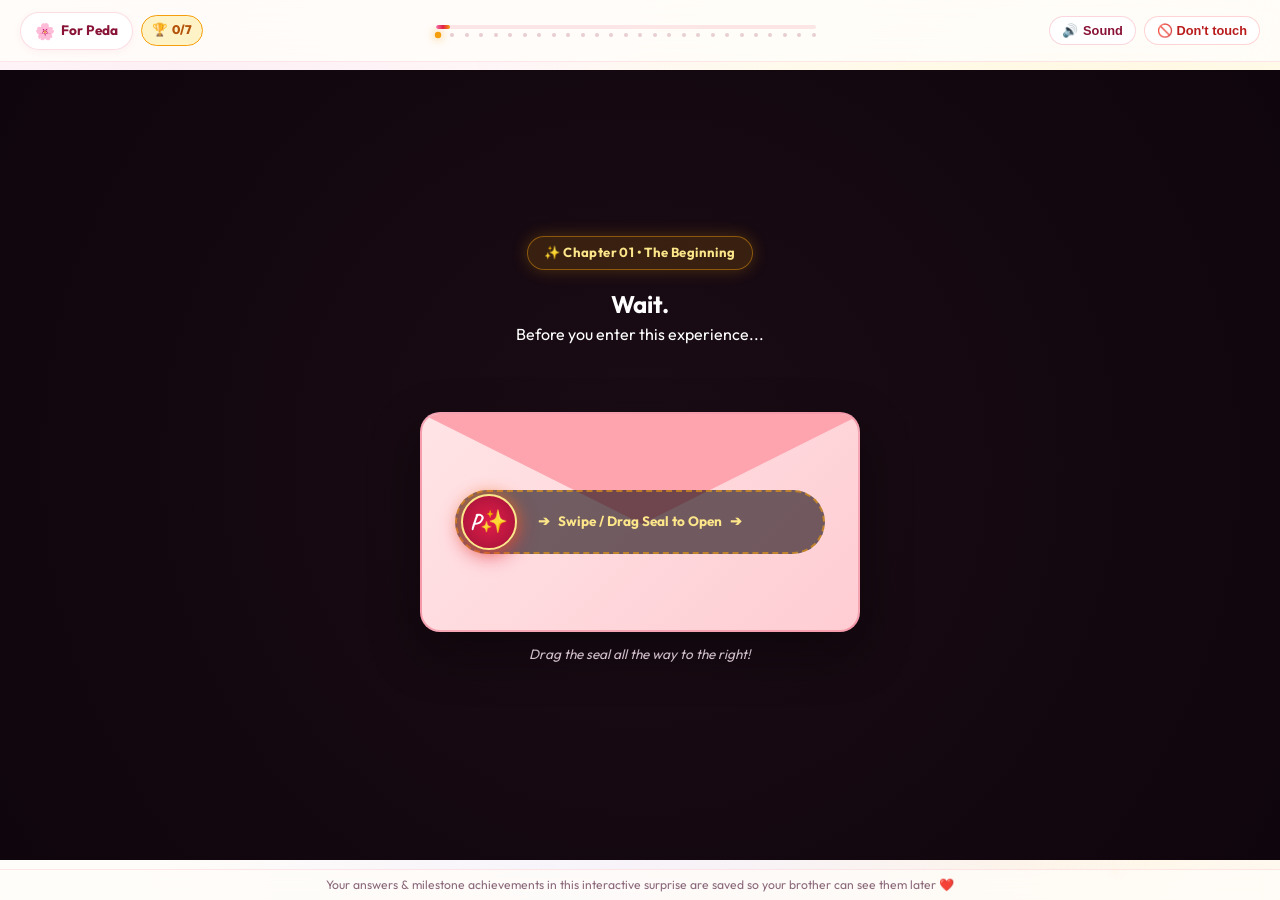
==== commit a3261673: "Prepare production deployment: Vercel frontend, Render FastAPI backend, Supabase PostgreSQL, offline" ====
--- a/index.html
+++ b/index.html
@@ -721,34 +721,37 @@
     </section>
 
     <!-- ====================================================================
-         SCENE 14: HOLD-TO-REVEAL 3S MYSTERY
+         SCENE 14: SIBLING LIE DETECTOR & TRUTH SCANNER
          ==================================================================== -->
     <section class="story-screen dark-scene" id="scene-14" data-scene="14">
       <div class="screen-box glass-card">
         <div class="screen-badge glow-badge">
-          <span>⏳ Chapter 14 • Unfiltered Truth</span>
-        </div>
-
-        <h1 class="scene-title" style="color: #FDE68A;">What Bhai Really Thinks</h1>
-        <p class="scene-subtitle" style="color: #FCE7F3;">Press and hold the button for 3 seconds without letting go.</p>
-
-        <!-- 3-Second Hold Button with SVG Progress Ring -->
-        <div class="hold-button-stage" id="hold-button-stage">
-          <div class="hold-svg-ring-wrap">
-            <svg class="hold-svg-ring" viewBox="0 0 120 120">
-              <circle class="ring-bg" cx="60" cy="60" r="54"></circle>
-              <circle class="ring-fill" id="hold-ring-fill" cx="60" cy="60" r="54"></circle>
-            </svg>
-            <button class="hold-action-btn" id="btn-hold-action">
-              <span>HOLD</span>
-            </button>
-          </div>
-          <p class="hold-status-hint" id="hold-status-hint">Press and hold...</p>
+          <span>⚡ Chapter 14 • Sibling Lie Detector</span>
+        </div>
+
+        <h1 class="scene-title" style="color: #FDE68A;">Sibling Truth Scanner</h1>
+        <p class="scene-subtitle" style="color: #FCE7F3;">Tap the biometric pad below to scan and analyze the unfiltered truth!</p>
+
+        <!-- Biometric Lie Detector Scanner Stage -->
+        <div class="truth-scanner-stage" id="truth-scanner-stage">
+          <button class="biometric-scanner-pad" id="btn-scan-truth" aria-label="Tap to Scan Truth">
+            <div class="scanner-laser-sweep" id="scanner-laser-sweep"></div>
+            <span class="scanner-thumb-icon">🖲️</span>
+            <span class="scanner-hint-text">TAP TO SCAN TRUTH</span>
+          </button>
+
+          <!-- Live Real-Time Diagnostic Feed -->
+          <div class="scanner-live-diagnostic" id="scanner-live-diagnostic" style="display: none;">
+            <div class="diagnostic-line" id="diag-1">⚡ Analyzing Nautanki Level... <strong style="color: #FBBF24;">99.8% (Critical)</strong></div>
+            <div class="diagnostic-line" id="diag-2" style="opacity: 0;">🍕 Checking Food Theft Records... <strong style="color: #F472B6;">100% GUILTY</strong></div>
+            <div class="diagnostic-line" id="diag-3" style="opacity: 0;">👑 Calculating Madam Ji Attitude... <strong style="color: #34D399;">OFF THE CHARTS</strong></div>
+          </div>
         </div>
 
         <div class="hold-revealed-card" id="hold-revealed-card" style="display: none;">
+          <div class="truth-verified-badge" style="display: inline-block; background: rgba(245, 158, 11, 0.2); border: 1px solid #F59E0B; color: #FDE68A; padding: 4px 14px; border-radius: 999px; font-size: 0.8rem; font-weight: 800; margin-bottom: 12px;">👑 UNFILTERED TRUTH UNLOCKED</div>
           <p class="hold-revealed-p1">"You're annoying..."</p>
-          <p class="hold-revealed-p2">"But you're my favorite annoying person in the world."</p>
+          <p class="hold-revealed-p2">"But you're my favorite annoying person in the whole universe."</p>
           <div class="screen-action-wrap">
             <button id="btn-hold-next" class="btn-primary-glow">
               <span class="btn-shine"></span>
--- a/style.css
+++ b/style.css
@@ -1075,7 +1075,7 @@
 .brush-color-btn.active { transform: scale(1.2); outline: 2px solid #F59E0B; }
 .drawing-success-text { font-size: 1.35rem; color: var(--color-pink-deep); font-weight: 700; }
 
-/* --- 20. SCENE 13 & 14: HEART GAUGE & HOLD REVEAL --- */
+/* --- 20. SCENE 13 & 14: HEART GAUGE & SIBLING TRUTH SCANNER --- */
 .heart-gauge-container { margin: 20px auto; max-width: 320px; text-align: center; }
 .giant-beating-heart { position: relative; font-size: 5rem; margin-bottom: 12px; display: inline-block; cursor: pointer; }
 .heart-meter-track { width: 100%; height: 14px; background: rgba(225, 29, 72, 0.12); border-radius: 999px; overflow: hidden; margin-bottom: 8px; }
@@ -1084,15 +1084,94 @@
 .heart-maxed-title { font-size: 1.8rem; color: var(--color-pink-deep); }
 .heart-maxed-sub { font-size: 1.05rem; color: var(--color-rose-dark); }
 
-/* Hold Ring Button */
-.hold-button-stage { margin: 24px auto; width: 130px; height: 130px; position: relative; display: flex; align-items: center; justify-content: center; }
-.hold-svg-ring-wrap { position: relative; width: 120px; height: 120px; display: flex; align-items: center; justify-content: center; }
-.hold-svg-ring { position: absolute; inset: 0; width: 100%; height: 100%; transform: rotate(-90deg); }
-.ring-bg { fill: none; stroke: rgba(255, 255, 255, 0.15); stroke-width: 8; }
-.ring-fill { fill: none; stroke: #F59E0B; stroke-width: 8; stroke-dasharray: 339.292; stroke-dashoffset: 339.292; transition: stroke-dashoffset 0.05s linear; }
-.hold-action-btn { width: 92px; height: 92px; border-radius: 50%; background: linear-gradient(135deg, #E11D48 0%, #9F1239 100%); border: 2px solid #FDE68A; color: #FFFFFF; font-weight: 800; font-size: 1.1rem; cursor: pointer; user-select: none; touch-action: none; }
-.hold-action-btn:active { transform: scale(0.95); }
-.hold-status-hint { position: absolute; bottom: -30px; left: 50%; transform: translateX(-50%); width: 220px; font-size: 0.82rem; color: #FCE7F3; }
+/* Biometric Sibling Truth Scanner */
+.truth-scanner-stage {
+  margin: 20px auto;
+  max-width: 440px;
+  display: flex;
+  flex-direction: column;
+  align-items: center;
+  gap: 16px;
+}
+
+.biometric-scanner-pad {
+  position: relative;
+  width: 140px;
+  height: 140px;
+  border-radius: 28px;
+  background: radial-gradient(circle, #2D0D1E 0%, #15050F 100%);
+  border: 2.5px solid #F59E0B;
+  box-shadow: 0 0 25px rgba(245, 158, 11, 0.4), inset 0 0 15px rgba(245, 158, 11, 0.2);
+  display: flex;
+  flex-direction: column;
+  align-items: center;
+  justify-content: center;
+  cursor: pointer;
+  overflow: hidden;
+  transition: transform var(--transition-fast), box-shadow var(--transition-fast);
+}
+
+.biometric-scanner-pad:hover {
+  transform: scale(1.05);
+  box-shadow: 0 0 35px rgba(245, 158, 11, 0.6);
+}
+
+.biometric-scanner-pad:active {
+  transform: scale(0.96);
+}
+
+.scanner-laser-sweep {
+  display: none;
+  position: absolute;
+  top: 0;
+  left: 0;
+  right: 0;
+  height: 4px;
+  background: #34D399;
+  box-shadow: 0 0 16px #34D399;
+  animation: laser-sweep 1.2s infinite ease-in-out;
+  z-index: 5;
+}
+
+.biometric-scanner-pad.scanning .scanner-laser-sweep {
+  display: block;
+}
+
+.scanner-thumb-icon {
+  font-size: 3rem;
+  margin-bottom: 4px;
+  animation: pulse-subtle 2s infinite ease-in-out;
+}
+
+.scanner-hint-text {
+  font-size: 0.72rem;
+  font-weight: 800;
+  color: #FDE68A;
+  letter-spacing: 0.8px;
+}
+
+.scanner-live-diagnostic {
+  background: rgba(18, 7, 14, 0.95);
+  border: 1.5px solid rgba(245, 158, 11, 0.35);
+  border-radius: 14px;
+  padding: 14px 18px;
+  width: 100%;
+  text-align: left;
+  font-family: monospace;
+  font-size: 0.92rem;
+  box-shadow: 0 8px 25px rgba(0, 0, 0, 0.4);
+}
+
+.diagnostic-line {
+  margin-bottom: 6px;
+  color: #E2E8F0;
+  transition: opacity 0.4s ease, transform 0.4s ease;
+}
+
+.diagnostic-line:last-child {
+  margin-bottom: 0;
+}
+
 .hold-revealed-p1 { font-size: 1.6rem; color: #FDE68A; font-weight: 700; margin-bottom: 6px; }
 .hold-revealed-p2 { font-size: 1.8rem; color: #F472B6; font-weight: 800; }
 
